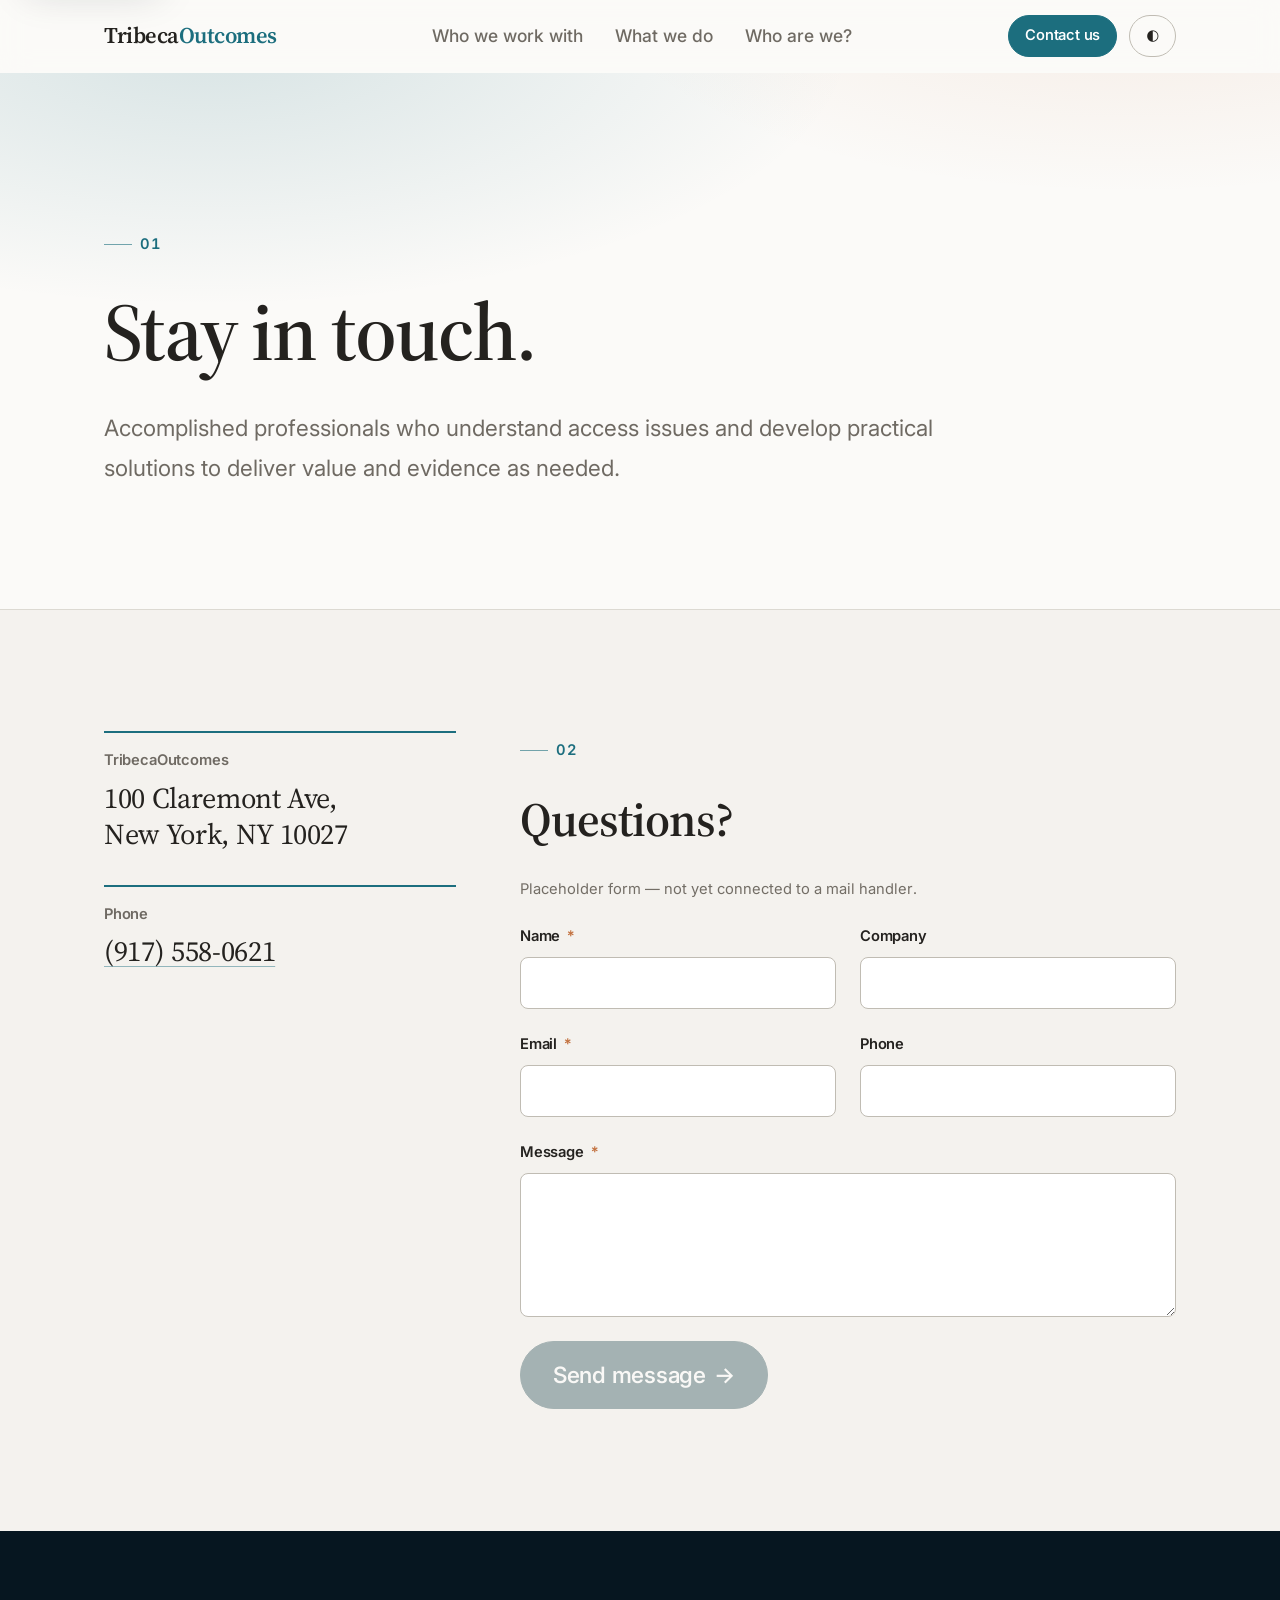
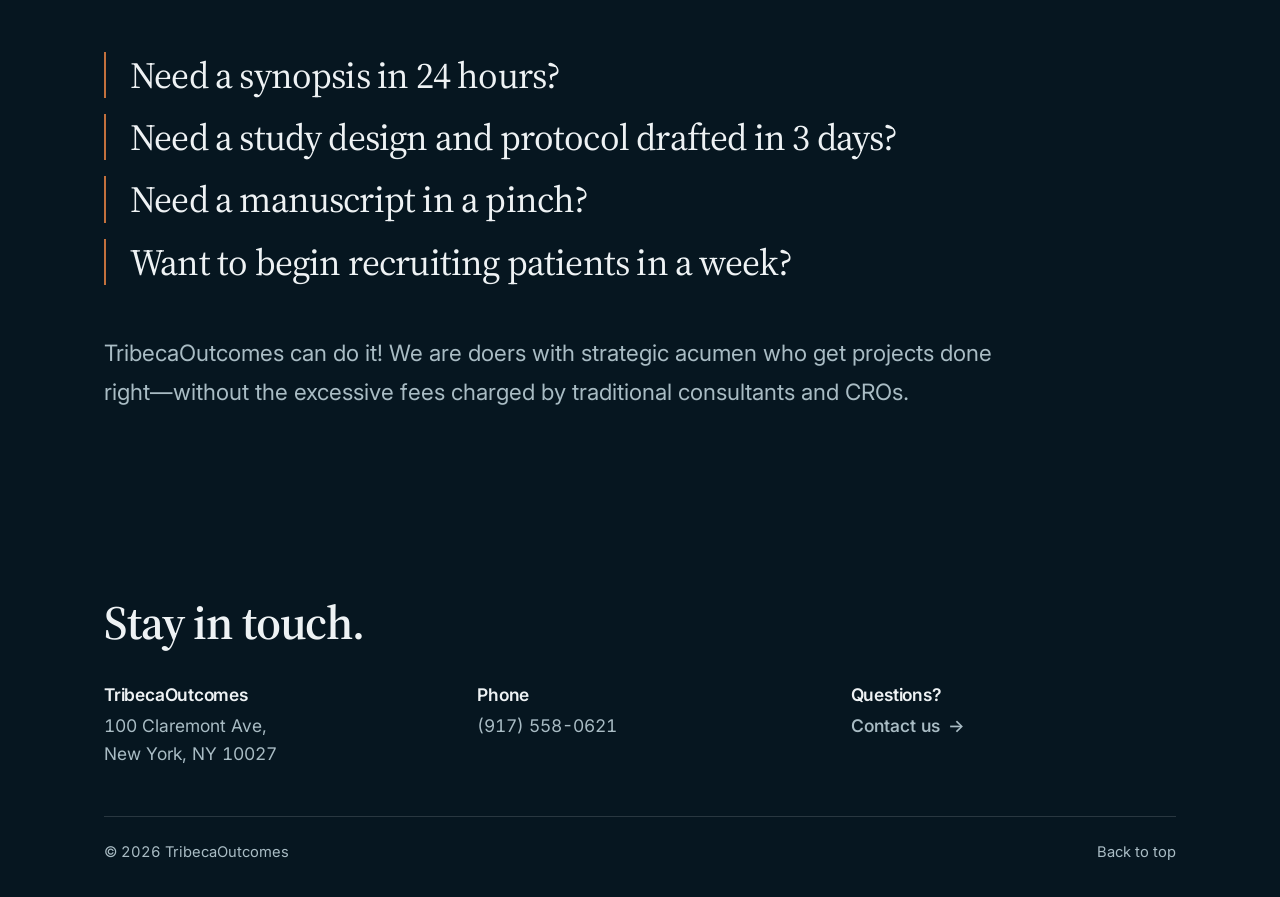
==== contact.html @ 16e82270 "Add the contact page and fix a mobile grid blowout Builds contact.html on the existing design system" ====
<!doctype html>
<html lang="en">
<head>
<meta charset="utf-8">
<meta name="viewport" content="width=device-width, initial-scale=1">
<title>Contact us — TribecaOutcomes</title>
<meta name="description" content="Stay in touch. TribecaOutcomes, 100 Claremont Ave, New York, NY 10027. Phone (917) 558-0621.">
<meta name="theme-color" content="#1c6e7e" media="(prefers-color-scheme: light)">
<meta name="theme-color" content="#0b1419" media="(prefers-color-scheme: dark)">
<link rel="canonical" href="https://www.tribecaoutcomes.com/contact">

<meta property="og:type" content="website">
<meta property="og:title" content="Contact us — TribecaOutcomes">
<meta property="og:description" content="Stay in touch. TribecaOutcomes, 100 Claremont Ave, New York, NY 10027.">
<meta property="og:url" content="https://www.tribecaoutcomes.com/contact">

<script src="assets/js/theme-init.js"></script>
<link rel="preconnect" href="https://fonts.googleapis.com">
<link rel="preconnect" href="https://fonts.gstatic.com" crossorigin>
<link href="https://fonts.googleapis.com/css2?family=Inter:wght@400;500;600&family=Source+Serif+4:opsz,wght@8..60,400;8..60,600&display=swap" rel="stylesheet">
<link rel="stylesheet" href="assets/css/tokens.css">
<link rel="stylesheet" href="assets/css/base.css">
<link rel="stylesheet" href="assets/css/layout.css">
<link rel="stylesheet" href="assets/css/components.css">
</head>
<body>
<a class="skip-link" href="#main">Skip to content</a>

<!-- ============================== HEADER ============================== -->
<header class="site-header" data-header>
  <div class="container site-header__inner">
    <a class="brand" href="index.html">Tribeca<span class="brand__accent">Outcomes</span></a>

    <nav class="nav" aria-label="Primary">
      <a class="nav__link" href="index.html#who-we-work-with">Who we work with</a>
      <a class="nav__link" href="index.html#what-we-do">What we do</a>
      <a class="nav__link" href="index.html#who-are-we">Who are we?</a>
    </nav>

    <div class="cluster">
      <a class="btn btn--sm" href="contact.html">Contact us</a>
      <button class="btn btn--sm btn--secondary" data-theme-toggle type="button" aria-label="Toggle colour theme">
        <span aria-hidden="true">◐</span>
      </button>
      <button class="nav-toggle" data-nav-toggle type="button" aria-expanded="false" aria-controls="mobile-nav">
        <span class="sr-only">Menu</span><span class="nav-toggle__bars" aria-hidden="true"></span>
      </button>
    </div>
  </div>

  <div class="mobile-nav" id="mobile-nav" data-mobile-nav data-open="false">
    <div class="mobile-nav__inner container">
      <a class="mobile-nav__link" href="index.html#who-we-work-with">Who we work with</a>
      <a class="mobile-nav__link" href="index.html#what-we-do">What we do</a>
      <a class="mobile-nav__link" href="index.html#who-are-we">Who are we?</a>
      <a class="mobile-nav__link" href="contact.html">Contact us</a>
    </div>
  </div>
</header>

<main id="main">

  <!-- ============================== HERO ============================== -->
  <section class="hero">
    <div class="container stack stack--lg">
      <p class="eyebrow">01</p>
      <h1 class="hero__title measure">Stay in touch.</h1>
      <p class="lede">Accomplished professionals who understand access issues and develop practical solutions to deliver value and evidence as needed.</p>
    </div>
  </section>

  <!-- ========================= DETAILS + FORM ========================= -->
  <section class="section section--sunk section--ruled" id="details">
    <div class="container">
      <div class="grid grid--split">

        <!-- Every string in this column is from the client's supplied copy. -->
        <div class="sticky-label stack stack--lg">
          <div class="contact-detail">
            <span class="contact-detail__label">TribecaOutcomes</span>
            <address class="contact-detail__value">
              100 Claremont Ave,<br>
              New York, NY 10027
            </address>
          </div>

          <div class="contact-detail">
            <span class="contact-detail__label">Phone</span>
            <p class="contact-detail__value"><a href="tel:+19175580621">(917) 558-0621</a></p>
          </div>
        </div>

        <div class="stack stack--lg">
          <p class="eyebrow">02</p>
          <h2>Questions?</h2>

          <!--
            PLACEHOLDER FORM — not from supplied copy.
            Every label, placeholder and the submit label below was written by
            us because the client's /contact page copy has not been provided.
            Swap each string for the real one when it arrives.

            The form is also not wired to anything yet. Pick one:
              · Netlify  — add  netlify  and  name="contact"  to <form>
              · Formspree — set action="https://formspree.io/f/XXXXXXX"
              · Custom    — set action to your endpoint
            Until then it posts nowhere and the submit button is disabled.
          -->
          <form class="form" action="#" method="POST" novalidate aria-describedby="form-status">
            <p class="field__hint form__full" id="form-status" role="status">
              Placeholder form — not yet connected to a mail handler.
            </p>

            <div class="field">
              <label class="field__label" for="name">Name <span class="req" aria-hidden="true">*</span></label>
              <input class="input" id="name" name="name" type="text" autocomplete="name" required>
            </div>

            <div class="field">
              <label class="field__label" for="company">Company</label>
              <input class="input" id="company" name="company" type="text" autocomplete="organization">
            </div>

            <div class="field">
              <label class="field__label" for="email">Email <span class="req" aria-hidden="true">*</span></label>
              <input class="input" id="email" name="email" type="email" autocomplete="email" required>
            </div>

            <div class="field">
              <label class="field__label" for="phone">Phone</label>
              <input class="input" id="phone" name="phone" type="tel" autocomplete="tel">
            </div>

            <div class="field form__full">
              <label class="field__label" for="message">Message <span class="req" aria-hidden="true">*</span></label>
              <textarea class="textarea" id="message" name="message" required></textarea>
            </div>

            <!-- Spam honeypot; hidden from people, tempting to bots. -->
            <div class="hp" aria-hidden="true">
              <label for="website">Do not fill this in</label>
              <input id="website" name="website" type="text" tabindex="-1" autocomplete="off">
            </div>

            <div class="form__full">
              <button class="btn btn--lg" type="submit" disabled>
                Send message <span class="btn__arrow" aria-hidden="true">→</span>
              </button>
            </div>
          </form>
        </div>

      </div>
    </div>
  </section>

  <!-- ============================= THE ASK ============================= -->
  <section class="section section--inverse" id="need">
    <div class="container stack stack--xl">
      <ul class="question-list" data-reveal data-reveal-group>
        <li>Need a synopsis in 24 hours?</li>
        <li>Need a study design and protocol drafted in 3 days?</li>
        <li>Need a manuscript in a pinch?</li>
        <li>Want to begin recruiting patients in a week?</li>
      </ul>
      <p class="lede">TribecaOutcomes can do it! We are doers with strategic acumen who get projects done right—without the excessive fees charged by traditional consultants and CROs.</p>
    </div>
  </section>

</main>

<!-- ============================== FOOTER ============================== -->
<footer class="site-footer">
  <div class="container stack stack--lg">
    <h2>Stay in touch.</h2>

    <div class="footer__grid">
      <div class="detail">
        <span class="detail__label">TribecaOutcomes</span>
        <address class="detail__value">
          100 Claremont Ave,<br>
          New York, NY 10027
        </address>
      </div>

      <div class="detail">
        <span class="detail__label">Phone</span>
        <p class="detail__value"><a href="tel:+19175580621">(917) 558-0621</a></p>
      </div>

      <div class="detail">
        <span class="detail__label">Questions?</span>
        <p class="detail__value"><a class="link-arrow" href="contact.html">Contact us</a></p>
      </div>
    </div>

    <div class="footer__bottom">
      <span>&copy; <span id="year">2026</span> TribecaOutcomes</span>
      <a href="#main">Back to top</a>
    </div>
  </div>
</footer>

<script>document.getElementById("year").textContent = new Date().getFullYear();</script>
<script src="assets/js/site.js" defer></script>
</body>
</html>
---- assets/css/tokens.css ----
/* ==========================================================================
   Design tokens — the single source of truth for the visual language.
   Change a value here and it propagates across every page.
   ========================================================================== */

:root {
  /* --- Brand ------------------------------------------------------------ */
  --ink-900: #061620;
  --ink-800: #0a1f2c;
  --ink-700: #123a4d;
  --ink-600: #1a5266;
  --ink-500: #1c6e7e;
  --ink-400: #3f909c;
  --ink-300: #6fb3be;
  --ink-200: #a8d2d9;
  --ink-100: #dceef0;
  --ink-050: #eef7f8;

  /* Sparing warm accent — data highlights, pull quotes, one CTA per view. */
  --clay-600: #9e5228;
  --clay-500: #c2703d;
  --clay-400: #dd9161;
  --clay-100: #f6e5d9;

  /* --- Neutrals (warm, so the page reads as paper rather than screen) ---- */
  --paper: #fbfaf8;
  --paper-sunk: #f4f2ee;
  --n-050: #f7f6f3;
  --n-100: #ebe9e4;
  --n-200: #dcd9d2;
  --n-300: #c0bcb3;
  --n-400: #97928a;   /* decorative only — 2.96:1 on paper, never use for text */
  --n-450: #736e66;   /* lightest text that still clears AA on every surface */
  --n-500: #6f6a63;
  --n-600: #524e49;
  --n-700: #3a3733;
  --n-800: #24221f;
  --n-900: #131211;

  /* --- Semantic surface + text (remapped wholesale in dark mode) --------- */
  --bg: var(--paper);
  --bg-sunk: var(--paper-sunk);
  --bg-raised: #ffffff;
  --bg-inverse: var(--ink-900);

  --text: var(--n-800);
  --text-muted: var(--n-500);
  --text-faint: var(--n-450);
  --text-on-inverse: #eef2f4;
  --text-on-inverse-muted: #a9bcc4;

  --accent: var(--ink-500);
  --accent-hover: var(--ink-600);
  --accent-soft: var(--ink-050);
  --highlight: var(--clay-500);

  --line: var(--n-200);
  --line-strong: var(--n-300);
  --line-inverse: rgba(255, 255, 255, 0.14);

  --focus: var(--ink-500);

  /* --- Typography ------------------------------------------------------- */
  --font-display: "Source Serif 4", ui-serif, Georgia, "Times New Roman", serif;
  --font-body: "Inter", ui-sans-serif, system-ui, -apple-system, "Segoe UI", sans-serif;
  --font-mono: ui-monospace, "SF Mono", "Cascadia Mono", Menlo, monospace;

  /* Fluid scale: min at 360px viewport, max at 1280px. */
  --step--1: clamp(0.83rem, 0.80rem + 0.15vw, 0.92rem);
  --step-0:  clamp(1.00rem, 0.96rem + 0.20vw, 1.09rem);
  --step-1:  clamp(1.20rem, 1.12rem + 0.36vw, 1.44rem);
  --step-2:  clamp(1.44rem, 1.30rem + 0.62vw, 1.90rem);
  --step-3:  clamp(1.73rem, 1.50rem + 1.01vw, 2.50rem);
  --step-4:  clamp(2.07rem, 1.71rem + 1.58vw, 3.30rem);
  --step-5:  clamp(2.49rem, 1.93rem + 2.44vw, 4.35rem);
  --step-6:  clamp(2.99rem, 2.14rem + 3.68vw, 5.73rem);

  --leading-tight: 1.08;
  --leading-snug: 1.25;
  --leading-normal: 1.6;
  --leading-loose: 1.75;

  --tracking-tight: -0.022em;
  --tracking-snug: -0.012em;
  --tracking-wide: 0.08em;

  /* Optimal line length for long-form reading. */
  --measure: 64ch;
  --measure-narrow: 46ch;

  /* --- Space (4px base, geometric-ish so rhythm is obvious) -------------- */
  --sp-1: 0.25rem;
  --sp-2: 0.5rem;
  --sp-3: 0.75rem;
  --sp-4: 1rem;
  --sp-5: 1.5rem;
  --sp-6: 2rem;
  --sp-7: 3rem;
  --sp-8: 4rem;
  --sp-9: 6rem;
  --sp-10: 8rem;

  /* Section rhythm scales with the viewport so mobile never feels padded out. */
  --section-y: clamp(3.5rem, 2rem + 7vw, 8rem);
  --gutter: clamp(1rem, 0.4rem + 3vw, 2.5rem);
  --container: 72rem;
  --container-tight: 56rem;

  /* --- Shape ------------------------------------------------------------ */
  --radius-sm: 4px;
  --radius: 8px;
  --radius-lg: 14px;
  --radius-xl: 24px;
  --radius-pill: 999px;

  /* --- Elevation (tinted with the brand hue, never pure black) ---------- */
  --shadow-sm: 0 1px 2px rgba(6, 22, 32, 0.06), 0 1px 1px rgba(6, 22, 32, 0.04);
  --shadow: 0 2px 4px rgba(6, 22, 32, 0.05), 0 6px 16px -6px rgba(6, 22, 32, 0.12);
  --shadow-lg: 0 4px 8px rgba(6, 22, 32, 0.04), 0 18px 40px -12px rgba(6, 22, 32, 0.18);
  --shadow-focus: 0 0 0 3px var(--bg), 0 0 0 5px var(--focus);

  /* --- Motion ----------------------------------------------------------- */
  --ease-out: cubic-bezier(0.22, 1, 0.36, 1);
  --ease-in-out: cubic-bezier(0.65, 0, 0.35, 1);
  --dur-fast: 140ms;
  --dur: 240ms;
  --dur-slow: 520ms;
}

/* --- Dark mode: opt-out-able via [data-theme="light"] on :root ----------- */
@media (prefers-color-scheme: dark) {
  :root:not([data-theme="light"]) {
    --bg: #0b1419;
    --bg-sunk: #081015;
    --bg-raised: #111e25;
    --bg-inverse: #050d11;

    --text: #e7edef;
    --text-muted: #a2b1b7;
    --text-faint: #7d8c92;
    --text-on-inverse: #e7edef;
    --text-on-inverse-muted: #9aabb2;

    --accent: var(--ink-300);
    --accent-hover: var(--ink-200);
    --accent-soft: rgba(111, 179, 190, 0.12);
    --highlight: var(--clay-400);

    --line: rgba(255, 255, 255, 0.10);
    --line-strong: rgba(255, 255, 255, 0.20);
    --line-inverse: rgba(255, 255, 255, 0.12);

    --focus: var(--ink-300);

    --shadow-sm: 0 1px 2px rgba(0, 0, 0, 0.5);
    --shadow: 0 2px 4px rgba(0, 0, 0, 0.4), 0 6px 16px -6px rgba(0, 0, 0, 0.6);
    --shadow-lg: 0 4px 8px rgba(0, 0, 0, 0.4), 0 18px 40px -12px rgba(0, 0, 0, 0.7);
  }
}

/* --- Explicit dark, for a manual theme toggle ---------------------------- */
:root[data-theme="dark"] {
  --bg: #0b1419;
  --bg-sunk: #081015;
  --bg-raised: #111e25;
  --bg-inverse: #050d11;

  --text: #e7edef;
  --text-muted: #a2b1b7;
  --text-faint: #7d8c92;
  --text-on-inverse: #e7edef;
  --text-on-inverse-muted: #9aabb2;

  --accent: var(--ink-300);
  --accent-hover: var(--ink-200);
  --accent-soft: rgba(111, 179, 190, 0.12);
  --highlight: var(--clay-400);

  --line: rgba(255, 255, 255, 0.10);
  --line-strong: rgba(255, 255, 255, 0.20);
  --line-inverse: rgba(255, 255, 255, 0.12);

  --focus: var(--ink-300);

  --shadow-sm: 0 1px 2px rgba(0, 0, 0, 0.5);
  --shadow: 0 2px 4px rgba(0, 0, 0, 0.4), 0 6px 16px -6px rgba(0, 0, 0, 0.6);
  --shadow-lg: 0 4px 8px rgba(0, 0, 0, 0.4), 0 18px 40px -12px rgba(0, 0, 0, 0.7);
}
---- assets/css/base.css ----
/* ==========================================================================
   Reset + base typography. Everything here is content-agnostic.
   ========================================================================== */

*, *::before, *::after { box-sizing: border-box; }

* { margin: 0; }

html {
  -webkit-text-size-adjust: 100%;
  scroll-behavior: smooth;
  scroll-padding-top: 6rem; /* clears the sticky header on anchor jumps */
}

@media (prefers-reduced-motion: reduce) {
  html { scroll-behavior: auto; }
  *, *::before, *::after {
    animation-duration: 0.01ms !important;
    animation-iteration-count: 1 !important;
    transition-duration: 0.01ms !important;
  }
}

body {
  background: var(--bg);
  color: var(--text);
  font-family: var(--font-body);
  font-size: var(--step-0);
  line-height: var(--leading-normal);
  font-synthesis-weight: none;
  -webkit-font-smoothing: antialiased;
  text-rendering: optimizeLegibility;
  font-variant-numeric: tabular-nums;
  min-height: 100svh;
  overflow-x: hidden; /* belt-and-braces against a stray wide child */
}

img, svg, video, canvas, picture {
  display: block;
  max-width: 100%;
  height: auto;
}

input, button, textarea, select { font: inherit; color: inherit; }

p, li { text-wrap: pretty; }

/* --- Headings ----------------------------------------------------------- */
h1, h2, h3, h4, h5, h6 {
  font-family: var(--font-display);
  font-weight: 600;
  line-height: var(--leading-tight);
  letter-spacing: var(--tracking-tight);
  color: var(--text);
  text-wrap: balance;
}

h1 { font-size: var(--step-5); }
h2 { font-size: var(--step-4); }
h3 { font-size: var(--step-3); line-height: var(--leading-snug); }
h4 { font-size: var(--step-2); line-height: var(--leading-snug); letter-spacing: var(--tracking-snug); }
h5 { font-size: var(--step-1); line-height: var(--leading-snug); letter-spacing: var(--tracking-snug); }
h6 { font-size: var(--step-0); letter-spacing: var(--tracking-snug); }

/* --- Links -------------------------------------------------------------- */
a {
  color: var(--accent);
  text-decoration-line: underline;
  text-decoration-thickness: 1px;
  text-underline-offset: 0.18em;
  text-decoration-color: color-mix(in oklab, var(--accent) 38%, transparent);
  transition: color var(--dur-fast) var(--ease-out),
              text-decoration-color var(--dur-fast) var(--ease-out);
}
a:hover {
  color: var(--accent-hover);
  text-decoration-color: currentColor;
}

/* --- Focus: visible, branded, never removed ----------------------------- */
:focus-visible {
  outline: 2px solid var(--focus);
  outline-offset: 3px;
  border-radius: var(--radius-sm);
}
:focus:not(:focus-visible) { outline: none; }

::selection {
  background: color-mix(in oklab, var(--accent) 24%, transparent);
  color: var(--text);
}

hr {
  border: 0;
  border-top: 1px solid var(--line);
  margin-block: var(--sp-7);
}

blockquote {
  margin: 0;
  padding-left: var(--sp-5);
  border-left: 2px solid var(--highlight);
}

code, kbd, samp, pre { font-family: var(--font-mono); font-size: 0.9em; }

/* --- Skip link ---------------------------------------------------------- */
.skip-link {
  position: absolute;
  left: var(--sp-4);
  top: var(--sp-4);
  z-index: 200;
  padding: var(--sp-3) var(--sp-4);
  background: var(--bg-raised);
  color: var(--text);
  border-radius: var(--radius);
  box-shadow: var(--shadow-lg);
  text-decoration: none;
  transform: translateY(-160%);
  transition: transform var(--dur) var(--ease-out);
}
.skip-link:focus-visible { transform: translateY(0); }

/* --- Screen-reader-only ------------------------------------------------- */
.sr-only {
  position: absolute;
  width: 1px; height: 1px;
  padding: 0; margin: -1px;
  overflow: hidden;
  clip-path: inset(50%);
  white-space: nowrap;
  border: 0;
}
---- assets/css/layout.css ----
/* ==========================================================================
   Layout primitives — containers, sections, grids, stacks.
   ========================================================================== */

.container {
  width: 100%;
  max-width: var(--container);
  margin-inline: auto;
  padding-inline: var(--gutter);
}
.container--tight { max-width: var(--container-tight); }
.container--wide  { max-width: 84rem; }

/* Vertical rhythm. Every band of the page is a .section. */
.section { padding-block: var(--section-y); }
.section--sm { padding-block: calc(var(--section-y) * 0.6); }
.section--lg { padding-block: calc(var(--section-y) * 1.35); }
.section--sunk { background: var(--bg-sunk); }
.section--inverse {
  background: var(--bg-inverse);
  color: var(--text-on-inverse);
}
.section--inverse h1, .section--inverse h2,
.section--inverse h3, .section--inverse h4 { color: var(--text-on-inverse); }
.section--inverse .lede,
.section--inverse .text-muted { color: var(--text-on-inverse-muted); }
.section--inverse a { color: var(--ink-200); }
.section--inverse hr { border-color: var(--line-inverse); }

/* Hairline between adjacent same-colour sections, so bands stay legible. */
.section--ruled { border-top: 1px solid var(--line); }

/* --- Stack: uniform vertical spacing between siblings ------------------- */
.stack > * + * { margin-top: var(--flow, var(--sp-4)); }
.stack--sm { --flow: var(--sp-3); }
.stack--lg { --flow: var(--sp-6); }
.stack--xl { --flow: var(--sp-7); }

/* --- Grid --------------------------------------------------------------- */
.grid {
  display: grid;
  gap: var(--grid-gap, var(--sp-6));
}
.grid--2 { grid-template-columns: repeat(auto-fit, minmax(min(100%, 20rem), 1fr)); }
.grid--3 { grid-template-columns: repeat(auto-fit, minmax(min(100%, 16rem), 1fr)); }
.grid--4 { grid-template-columns: repeat(auto-fit, minmax(min(100%, 13rem), 1fr)); }

/* Asymmetric editorial split: sticky label column + content column. */
/* minmax(0, …) rather than a bare 1fr: a bare 1fr is minmax(auto, 1fr), so a
   wide-min-content child (a nested grid, a long unbroken string) can force the
   track past the viewport instead of shrinking. */
.grid--split {
  grid-template-columns: minmax(0, 1fr);
  gap: var(--sp-6);
}
@media (min-width: 60rem) {
  .grid--split {
    grid-template-columns: minmax(14rem, 22rem) minmax(0, 1fr);
    gap: var(--sp-8);
  }
  .grid--split > .sticky-label { position: sticky; top: 7rem; align-self: start; }
}

.cluster {
  display: flex;
  flex-wrap: wrap;
  gap: var(--sp-3);
  align-items: center;
}
.cluster--between { justify-content: space-between; }

/* --- Measure + alignment helpers ---------------------------------------- */
.measure { max-width: var(--measure); }
.measure--narrow { max-width: var(--measure-narrow); }
.center { margin-inline: auto; }
.text-center { text-align: center; }
.text-muted { color: var(--text-muted); }
---- assets/css/components.css ----
/* ==========================================================================
   Components. Each one is content-agnostic: drop any copy in, it holds up.
   ========================================================================== */

/* --- Eyebrow: small caps label above a heading -------------------------- */
.eyebrow {
  display: inline-flex;
  align-items: center;
  gap: var(--sp-2);
  font-family: var(--font-body);
  font-size: var(--step--1);
  font-weight: 600;
  letter-spacing: var(--tracking-wide);
  text-transform: uppercase;
  color: var(--accent);
}
.eyebrow::before {
  content: "";
  width: 1.75rem;
  height: 1px;
  background: currentColor;
  opacity: 0.6;
}
.eyebrow--bare::before { display: none; }

/* --- Lede: the oversized intro paragraph under an h1/h2 ----------------- */
.lede {
  font-size: var(--step-1);
  line-height: var(--leading-loose);
  color: var(--text-muted);
  max-width: var(--measure);
  text-wrap: pretty;
}

/* --- Buttons ------------------------------------------------------------ */
.btn {
  --btn-bg: var(--accent);
  --btn-fg: #fff;
  --btn-border: var(--accent);
  display: inline-flex;
  align-items: center;
  justify-content: center;
  gap: var(--sp-2);
  padding: 0.75rem 1.5rem;
  min-height: 2.875rem; /* comfortable 46px touch target */
  border: 1px solid var(--btn-border);
  border-radius: var(--radius-pill);
  background: var(--btn-bg);
  color: var(--btn-fg);
  font-size: var(--step-0);
  font-weight: 550;
  letter-spacing: var(--tracking-snug);
  text-decoration: none;
  cursor: pointer;
  white-space: nowrap;
  transition: transform var(--dur-fast) var(--ease-out),
              background-color var(--dur-fast) var(--ease-out),
              border-color var(--dur-fast) var(--ease-out),
              box-shadow var(--dur-fast) var(--ease-out);
}
.btn:hover {
  --btn-bg: var(--accent-hover);
  --btn-border: var(--accent-hover);
  color: var(--btn-fg);
  transform: translateY(-1px);
  box-shadow: var(--shadow);
}
.btn:active { transform: translateY(0); box-shadow: var(--shadow-sm); }

.btn[disabled], .btn[aria-disabled="true"] {
  opacity: 0.45;
  cursor: not-allowed;
  filter: grayscale(0.6);
}
.btn[disabled]:hover, .btn[aria-disabled="true"]:hover {
  transform: none;
  box-shadow: none;
}

.btn--secondary {
  --btn-bg: transparent;
  --btn-fg: var(--text);
  --btn-border: var(--line-strong);
}
.btn--secondary:hover {
  --btn-bg: var(--accent-soft);
  --btn-fg: var(--accent-hover);
  --btn-border: var(--accent);
}

.btn--ghost {
  --btn-bg: transparent;
  --btn-fg: var(--accent);
  --btn-border: transparent;
  padding-inline: var(--sp-3);
}
.btn--ghost:hover { --btn-bg: var(--accent-soft); box-shadow: none; }

.btn--on-dark {
  --btn-bg: #fff;
  --btn-fg: var(--ink-900);
  --btn-border: #fff;
}
.btn--on-dark:hover { --btn-bg: var(--ink-100); --btn-border: var(--ink-100); }

.btn--lg { padding: 0.95rem 2rem; font-size: var(--step-1); min-height: 3.25rem; }
.btn--sm { padding: 0.5rem 1rem; font-size: var(--step--1); min-height: 2.25rem; }

/* Arrow that eases forward on hover — the one flourish on a CTA. */
.btn__arrow { transition: transform var(--dur) var(--ease-out); }
.btn:hover .btn__arrow { transform: translateX(3px); }

/* --- Inline "read more" link with a moving rule ------------------------- */
.link-arrow {
  display: inline-flex;
  align-items: center;
  gap: var(--sp-2);
  font-weight: 550;
  text-decoration: none;
}
.link-arrow::after {
  content: "\2192";
  transition: transform var(--dur) var(--ease-out);
}
.link-arrow:hover::after { transform: translateX(4px); }

/* --- Header / navigation ------------------------------------------------ */
.site-header {
  position: sticky;
  top: 0;
  z-index: 100;
  background: color-mix(in oklab, var(--bg) 82%, transparent);
  backdrop-filter: saturate(1.6) blur(14px);
  -webkit-backdrop-filter: saturate(1.6) blur(14px);
  border-bottom: 1px solid transparent;
  transition: border-color var(--dur) var(--ease-out),
              box-shadow var(--dur) var(--ease-out);
}
/* .is-stuck is toggled by nav.js once the page scrolls past the hero. */
.site-header.is-stuck {
  border-bottom-color: var(--line);
  box-shadow: var(--shadow-sm);
}
.site-header__inner {
  display: flex;
  align-items: center;
  justify-content: space-between;
  gap: var(--sp-5);
  min-height: 4.5rem;
}

.brand {
  /* Deliberately NOT flex: flex items would split "TribecaOutcomes" into two
     words, both visually and for innerText / copy-paste. */
  display: inline-block;
  font-family: var(--font-display);
  font-size: var(--step-1);
  font-weight: 600;
  letter-spacing: var(--tracking-tight);
  color: var(--text);
  text-decoration: none;
}
.brand__accent { color: var(--accent); }

.nav { display: none; }
@media (min-width: 56rem) {
  .nav { display: flex; align-items: center; gap: var(--sp-2); }
}
.nav__link {
  position: relative;
  padding: var(--sp-2) var(--sp-3);
  border-radius: var(--radius);
  color: var(--text-muted);
  font-size: var(--step-0);
  font-weight: 500;
  text-decoration: none;
  transition: color var(--dur-fast) var(--ease-out);
}
.nav__link:hover { color: var(--text); }
/* Underline grows from the centre rather than snapping in. */
.nav__link::after {
  content: "";
  position: absolute;
  left: var(--sp-3); right: var(--sp-3);
  bottom: 0.3rem;
  height: 1.5px;
  background: var(--accent);
  border-radius: 2px;
  transform: scaleX(0);
  transition: transform var(--dur) var(--ease-out);
}
.nav__link:hover::after,
.nav__link[aria-current="page"]::after { transform: scaleX(1); }
.nav__link[aria-current="page"] { color: var(--text); }

/* --- Mobile menu -------------------------------------------------------- */
.nav-toggle {
  display: inline-flex;
  align-items: center;
  justify-content: center;
  width: 2.75rem; height: 2.75rem;
  border: 1px solid var(--line);
  border-radius: var(--radius);
  background: transparent;
  cursor: pointer;
}
@media (min-width: 56rem) { .nav-toggle { display: none; } }

.nav-toggle__bars, .nav-toggle__bars::before, .nav-toggle__bars::after {
  content: "";
  display: block;
  width: 1.125rem; height: 1.5px;
  background: var(--text);
  border-radius: 2px;
  transition: transform var(--dur) var(--ease-out),
              opacity var(--dur-fast) var(--ease-out);
}
.nav-toggle__bars { position: relative; }
.nav-toggle__bars::before { position: absolute; top: -5px; }
.nav-toggle__bars::after  { position: absolute; top: 5px; }
.nav-toggle[aria-expanded="true"] .nav-toggle__bars { background: transparent; }
.nav-toggle[aria-expanded="true"] .nav-toggle__bars::before { top: 0; transform: rotate(45deg); }
.nav-toggle[aria-expanded="true"] .nav-toggle__bars::after  { top: 0; transform: rotate(-45deg); }

.mobile-nav {
  display: grid;
  grid-template-rows: 0fr;
  border-top: 1px solid transparent;
  transition: grid-template-rows var(--dur) var(--ease-out),
              border-color var(--dur) var(--ease-out);
}
.mobile-nav[data-open="true"] {
  grid-template-rows: 1fr;
  border-top-color: var(--line);
}
.mobile-nav__inner { overflow: hidden; }
@media (min-width: 56rem) { .mobile-nav { display: none; } }

.mobile-nav__link {
  display: block;
  padding: var(--sp-4) 0;
  border-bottom: 1px solid var(--line);
  color: var(--text);
  font-size: var(--step-1);
  font-family: var(--font-display);
  text-decoration: none;
}
.mobile-nav__link:last-of-type { border-bottom: 0; }

/* --- Hero --------------------------------------------------------------- */
.hero {
  position: relative;
  padding-block: clamp(4rem, 2rem + 10vw, 9.5rem) var(--section-y);
  overflow: hidden;
  isolation: isolate;
}
/* Soft brand-tinted wash behind the hero — depth without a stock photo. */
.hero::before {
  content: "";
  position: absolute;
  inset: -30% -10% auto -10%;
  height: 130%;
  z-index: -1;
  background:
    radial-gradient(60% 55% at 22% 18%, color-mix(in oklab, var(--accent) 16%, transparent), transparent 70%),
    radial-gradient(50% 45% at 82% 8%,  color-mix(in oklab, var(--highlight) 11%, transparent), transparent 72%);
  pointer-events: none;
}
.hero__title { font-size: var(--step-6); }
.hero__actions { margin-top: var(--sp-6); }

/* --- Card --------------------------------------------------------------- */
.card {
  display: flex;
  flex-direction: column;
  gap: var(--sp-3);
  padding: var(--sp-6);
  background: var(--bg-raised);
  border: 1px solid var(--line);
  border-radius: var(--radius-lg);
  box-shadow: var(--shadow-sm);
  transition: transform var(--dur) var(--ease-out),
              box-shadow var(--dur) var(--ease-out),
              border-color var(--dur) var(--ease-out);
}
.card--interactive:hover {
  transform: translateY(-3px);
  box-shadow: var(--shadow-lg);
  border-color: color-mix(in oklab, var(--accent) 40%, var(--line));
}
.card__title { font-size: var(--step-2); }
.card__body { color: var(--text-muted); }
.card__foot { margin-top: auto; padding-top: var(--sp-4); }

/* Numbered card, for process / method steps. */
.card--numbered { counter-increment: step; position: relative; }
.card--numbered::before {
  content: counter(step, decimal-leading-zero);
  font-family: var(--font-display);
  font-size: var(--step-2);
  font-weight: 600;
  color: var(--accent);
  opacity: 0.65;
}
.steps { counter-reset: step; }

/* Flat card for dense lists — no shadow, just a rule. */
.card--flat {
  background: transparent;
  border: 0;
  border-top: 1px solid var(--line);
  border-radius: 0;
  box-shadow: none;
  padding-inline: 0;
}

/* --- Stat ---------------------------------------------------------------- */
.stat { display: flex; flex-direction: column; gap: var(--sp-1); }
.stat__value {
  font-family: var(--font-display);
  font-size: var(--step-5);
  font-weight: 600;
  line-height: 1;
  letter-spacing: var(--tracking-tight);
  color: var(--text);
  font-variant-numeric: tabular-nums lining-nums;
}
.stat__label {
  font-size: var(--step--1);
  font-weight: 550;
  letter-spacing: var(--tracking-wide);
  text-transform: uppercase;
  color: var(--text-muted);
}
.stat-row {
  display: grid;
  grid-template-columns: repeat(auto-fit, minmax(min(100%, 11rem), 1fr));
  gap: var(--sp-6);
}
/* Hairline dividers between stats on wide screens only. */
@media (min-width: 48rem) {
  .stat-row--ruled .stat + .stat {
    border-left: 1px solid var(--line);
    padding-left: var(--sp-6);
  }
  .section--inverse .stat-row--ruled .stat + .stat { border-left-color: var(--line-inverse); }
}
.section--inverse .stat__value { color: var(--text-on-inverse); }
.section--inverse .stat__label { color: var(--text-on-inverse-muted); }

/* --- Pill / tag ---------------------------------------------------------- */
.pill {
  display: inline-flex;
  align-items: center;
  gap: var(--sp-2);
  padding: 0.3rem 0.75rem;
  border: 1px solid var(--line);
  border-radius: var(--radius-pill);
  background: var(--bg-raised);
  font-size: var(--step--1);
  font-weight: 500;
  color: var(--text-muted);
}
.pill--accent {
  background: var(--accent-soft);
  border-color: color-mix(in oklab, var(--accent) 30%, transparent);
  color: var(--accent);
}

/* --- Pull quote ---------------------------------------------------------- */
.quote {
  font-family: var(--font-display);
  font-size: var(--step-3);
  line-height: var(--leading-snug);
  letter-spacing: var(--tracking-snug);
  text-wrap: balance;
}
.quote__cite {
  display: block;
  margin-top: var(--sp-4);
  font-family: var(--font-body);
  font-size: var(--step--1);
  font-style: normal;
  letter-spacing: var(--tracking-wide);
  text-transform: uppercase;
  color: var(--text-muted);
}

/* --- Media / figure ------------------------------------------------------ */
.figure { margin: 0; }
.figure__media {
  border-radius: var(--radius-lg);
  overflow: hidden;
  background: var(--bg-sunk);
  box-shadow: var(--shadow);
}
.figure__media img { width: 100%; object-fit: cover; aspect-ratio: 4 / 3; }
.figure__caption {
  margin-top: var(--sp-3);
  font-size: var(--step--1);
  color: var(--text-faint);
}

/* --- Forms --------------------------------------------------------------- */
.field { display: flex; flex-direction: column; gap: var(--sp-2); }
.field__label {
  font-size: var(--step--1);
  font-weight: 600;
  letter-spacing: var(--tracking-snug);
  color: var(--text);
}
.field__hint { font-size: var(--step--1); color: var(--text-faint); }

.input, .textarea, .select {
  width: 100%;
  padding: 0.7rem 0.9rem;
  background: var(--bg-raised);
  border: 1px solid var(--line-strong);
  border-radius: var(--radius);
  color: var(--text);
  transition: border-color var(--dur-fast) var(--ease-out),
              box-shadow var(--dur-fast) var(--ease-out);
}
.input::placeholder, .textarea::placeholder { color: var(--text-faint); }
.input:focus, .textarea:focus, .select:focus {
  outline: none;
  border-color: var(--accent);
  box-shadow: 0 0 0 3px color-mix(in oklab, var(--accent) 18%, transparent);
}
.textarea { min-height: 9rem; resize: vertical; }

/* --- Footer -------------------------------------------------------------- */
.site-footer {
  background: var(--bg-inverse);
  color: var(--text-on-inverse-muted);
  padding-block: var(--sp-8) var(--sp-6);
}
.site-footer h2, .site-footer h3, .site-footer .brand { color: var(--text-on-inverse); }
.site-footer a {
  color: var(--text-on-inverse-muted);
  text-decoration: none;
}
.site-footer a:hover { color: var(--text-on-inverse); text-decoration: underline; }

.footer__grid {
  display: grid;
  grid-template-columns: repeat(auto-fit, minmax(min(100%, 12rem), 1fr));
  gap: var(--sp-7);
}
.footer__heading {
  font-family: var(--font-body);
  font-size: var(--step--1);
  font-weight: 600;
  letter-spacing: var(--tracking-wide);
  text-transform: uppercase;
  color: var(--text-on-inverse);
  margin-bottom: var(--sp-3);
}
.footer__list { list-style: none; padding: 0; margin: 0; }
.footer__list li + li { margin-top: var(--sp-2); }
.footer__bottom {
  margin-top: var(--sp-7);
  padding-top: var(--sp-5);
  border-top: 1px solid var(--line-inverse);
  display: flex;
  flex-wrap: wrap;
  gap: var(--sp-4);
  justify-content: space-between;
  font-size: var(--step--1);
}

/* --- Scroll reveal (progressive enhancement; see reveal.js) -------------- */
/* Scoped to .js, which reveal.js sets on <html> before paint. If scripting is
   off or the bundle fails to load, the class is never added and every element
   renders at full opacity — content is never hidden behind JS. */
@media (prefers-reduced-motion: no-preference) {
  .js [data-reveal] {
    opacity: 0;
    transform: translateY(14px);
    transition: opacity var(--dur-slow) var(--ease-out),
                transform var(--dur-slow) var(--ease-out);
  }
  .js [data-reveal].is-visible { opacity: 1; transform: none; }
  /* Stagger children of a revealed group. */
  .js [data-reveal-group] > * { transition-delay: calc(var(--i, 0) * 70ms); }
}

/* --- Lead list: the oversized, ruled service list in the hero ------------ */
.list-lead {
  list-style: none;
  margin: 0;
  padding: 0;
  max-width: var(--measure);
}
.list-lead li {
  display: flex;
  align-items: baseline;
  gap: var(--sp-4);
  padding-block: var(--sp-4);
  border-top: 1px solid var(--line);
  font-family: var(--font-display);
  font-size: var(--step-2);
  line-height: var(--leading-snug);
  letter-spacing: var(--tracking-snug);
  color: var(--text);
}
.list-lead li:last-child { border-bottom: 1px solid var(--line); }
.list-lead li::before {
  content: counter(lead, decimal-leading-zero);
  counter-increment: lead;
  flex: none;
  font-family: var(--font-body);
  font-size: var(--step--1);
  font-weight: 600;
  letter-spacing: var(--tracking-wide);
  color: var(--accent);
}
.list-lead { counter-reset: lead; }

/* --- Plain ruled list: dense capability lists inside cards --------------- */
.list-rule {
  list-style: none;
  margin: 0;
  padding: 0;
}
.list-rule li {
  padding-block: var(--sp-3);
  border-top: 1px solid var(--line);
  color: var(--text-muted);
  text-wrap: pretty;
}
.list-rule li:first-child { border-top: 0; padding-top: 0; }
.section--inverse .list-rule li { border-color: var(--line-inverse); color: var(--text-on-inverse-muted); }

/* --- Check list: the "why work with us" reasons -------------------------- */
.list-check {
  list-style: none;
  margin: 0;
  padding: 0;
  display: grid;
  gap: var(--sp-5);
}
.list-check li {
  display: grid;
  grid-template-columns: 1.5rem 1fr;
  gap: var(--sp-4);
  align-items: start;
  max-width: var(--measure);
  text-wrap: pretty;
}
.list-check li::before {
  content: "";
  width: 1.5rem;
  height: 1.5rem;
  margin-top: 0.15em;
  border-radius: var(--radius-pill);
  background: var(--accent-soft) center / 0.85rem no-repeat;
  border: 1px solid color-mix(in oklab, var(--accent) 35%, transparent);
  /* Inline tick, so there is no icon request and nothing to 404. */
  background-image: url("data:image/svg+xml,%3Csvg xmlns='http://www.w3.org/2000/svg' viewBox='0 0 16 16' fill='none' stroke='%231c6e7e' stroke-width='2.4' stroke-linecap='round' stroke-linejoin='round'%3E%3Cpath d='M2.5 8.5l3.5 3.5 7.5-8'/%3E%3C/svg%3E");
}

/* --- Question stack: the four "Need …?" lines --------------------------- */
.question-list {
  list-style: none;
  margin: 0;
  padding: 0;
  display: grid;
  gap: var(--sp-4);
}
.question-list li {
  font-family: var(--font-display);
  font-size: var(--step-3);
  line-height: var(--leading-snug);
  letter-spacing: var(--tracking-tight);
  text-wrap: balance;
  padding-left: var(--sp-5);
  border-left: 2px solid var(--highlight);
}

/* --- Team ---------------------------------------------------------------- */
.team-grid {
  display: grid;
  grid-template-columns: repeat(auto-fit, minmax(min(100%, 13rem), 1fr));
  gap: var(--sp-6);
}
.team-card { display: flex; flex-direction: column; gap: var(--sp-4); }
/* Monogram stands in until real portraits are supplied; swap .team-card__avatar
   for an <img> with the same class and nothing else changes. */
.team-card__avatar {
  display: grid;
  place-items: center;
  aspect-ratio: 1;
  width: 100%;
  max-width: 9rem;
  border-radius: var(--radius-pill);
  background:
    radial-gradient(120% 120% at 30% 20%, color-mix(in oklab, var(--accent) 22%, transparent), transparent 70%),
    var(--bg-sunk);
  border: 1px solid var(--line);
  font-family: var(--font-display);
  font-size: var(--step-3);
  font-weight: 600;
  letter-spacing: 0.02em;
  color: var(--accent);
  object-fit: cover;
}
.team-card__name { font-size: var(--step-1); }
/* No text-transform here: these are supplied copy, and uppercasing them would
   change how the words actually render. Weight and colour carry the hierarchy. */
.team-card__role {
  font-size: var(--step-0);
  font-weight: 500;
  letter-spacing: var(--tracking-snug);
  color: var(--text-muted);
  text-wrap: pretty;
}

/* --- Contact detail block ------------------------------------------------ */
.detail { display: flex; flex-direction: column; gap: var(--sp-1); }
/* Not uppercased: one of these labels is the brand name itself. */
.detail__label {
  font-size: var(--step-0);
  font-weight: 600;
  letter-spacing: var(--tracking-snug);
  color: var(--text-on-inverse);
}
.detail__value { font-style: normal; line-height: var(--leading-normal); }

/* --- Form layout --------------------------------------------------------- */
.form {
  display: grid;
  gap: var(--sp-5);
  grid-template-columns: repeat(auto-fit, minmax(min(100%, 15rem), 1fr));
  max-width: 44rem;
}
.form__full { grid-column: 1 / -1; }

.field__label .req {
  color: var(--highlight);
  margin-left: 0.15em;
}

/* Honeypot: a real person never sees or tabs into this. */
.hp {
  position: absolute;
  left: -9999px;
  width: 1px;
  height: 1px;
  overflow: hidden;
}

/* --- Contact detail card ------------------------------------------------- */
.contact-detail {
  display: flex;
  flex-direction: column;
  gap: var(--sp-2);
  padding-top: var(--sp-4);
  border-top: 2px solid var(--accent);
}
/* Not uppercased: one of these labels is the brand name, and uppercasing it
   would change how the supplied word actually renders. Same reason as
   .detail__label and .team-card__role. */
.contact-detail__label {
  font-size: var(--step--1);
  font-weight: 600;
  letter-spacing: var(--tracking-snug);
  color: var(--text-muted);
}
.contact-detail__value {
  font-family: var(--font-display);
  font-size: var(--step-2);
  font-style: normal;
  line-height: var(--leading-snug);
  letter-spacing: var(--tracking-snug);
  color: var(--text);
}
.contact-detail__value a { color: inherit; text-decoration-color: color-mix(in oklab, var(--accent) 45%, transparent); }
.contact-detail__value a:hover { color: var(--accent); }
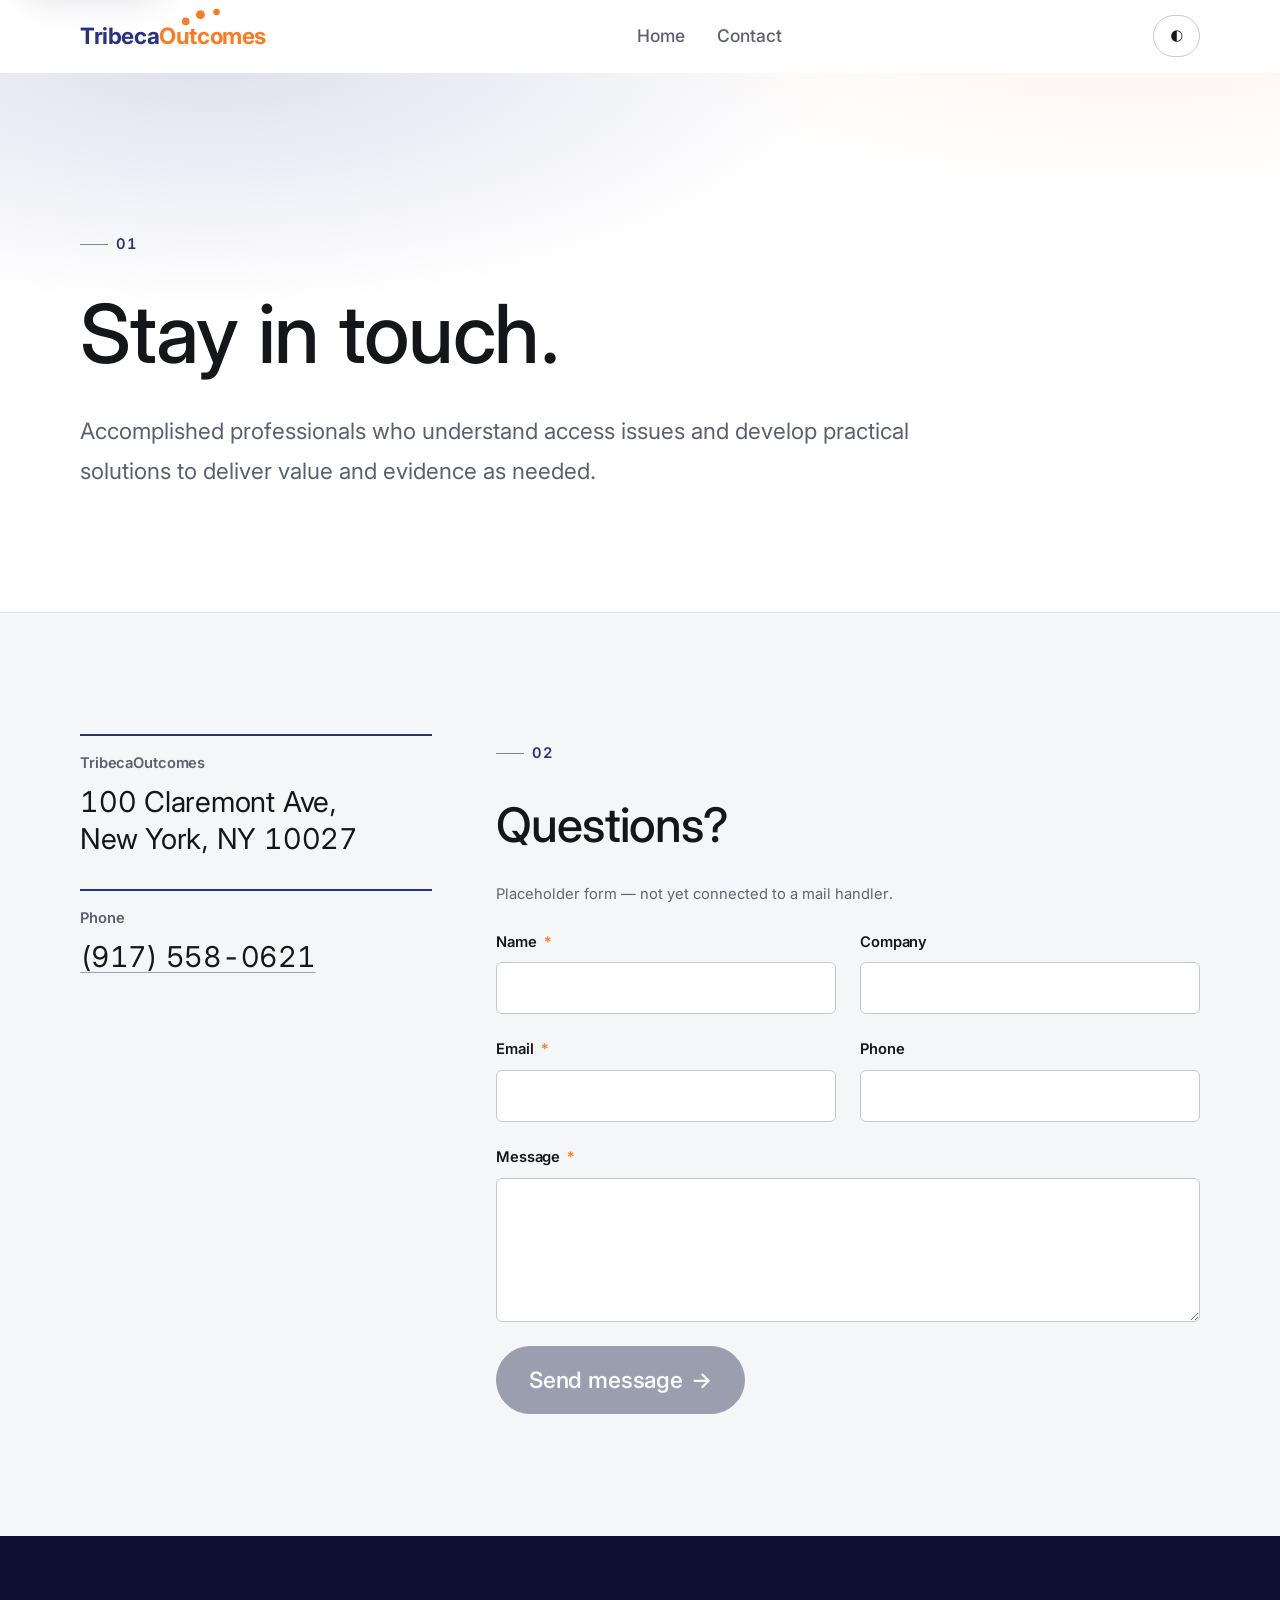
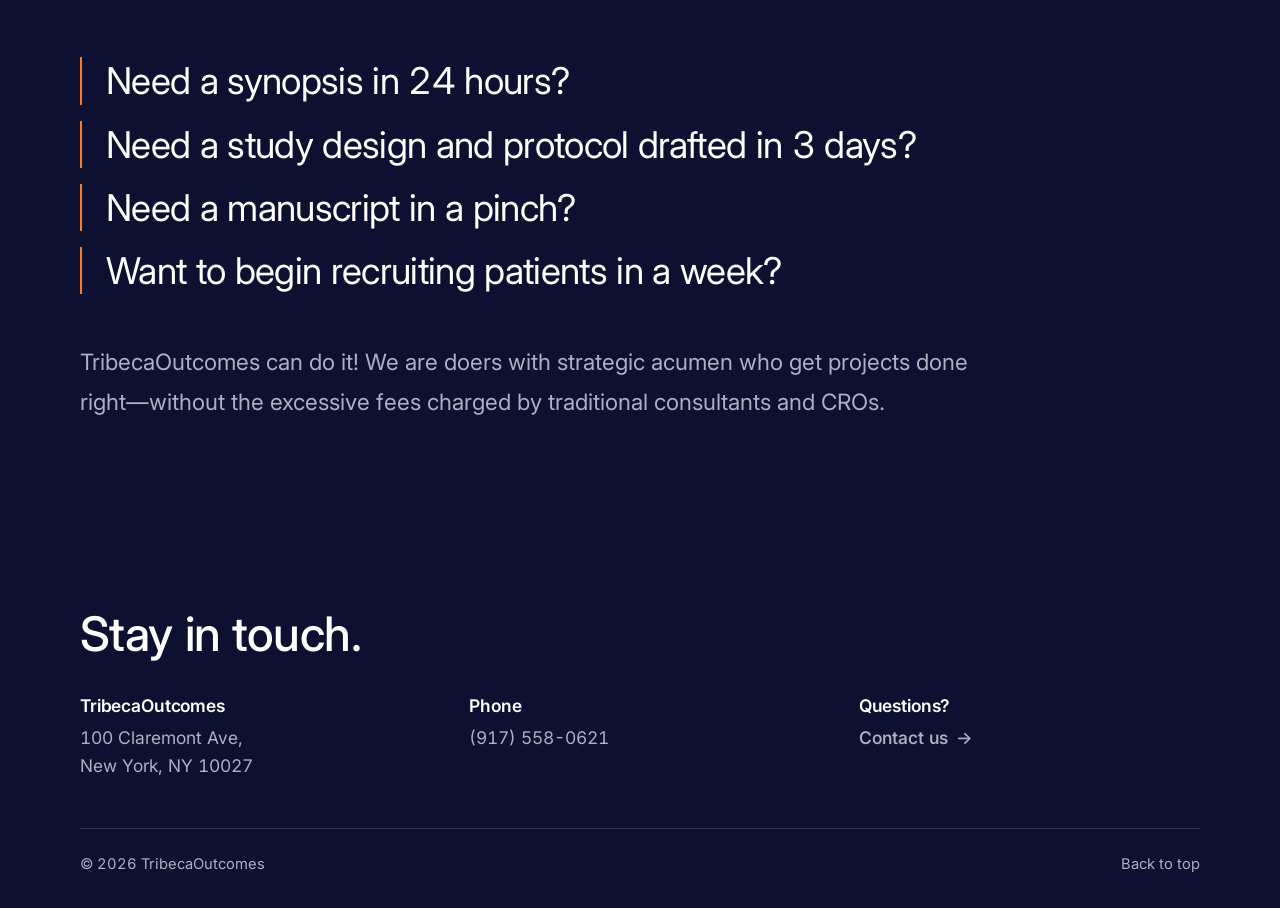
==== commit d9ec5e49: "Rebrand to the real site: navy/orange, sans type, photographic hero Screenshots of the live site arr" ====
--- a/contact.html
+++ b/contact.html
@@ -17,7 +17,7 @@
 <script src="assets/js/theme-init.js"></script>
 <link rel="preconnect" href="https://fonts.googleapis.com">
 <link rel="preconnect" href="https://fonts.gstatic.com" crossorigin>
-<link href="https://fonts.googleapis.com/css2?family=Inter:wght@400;500;600&family=Source+Serif+4:opsz,wght@8..60,400;8..60,600&display=swap" rel="stylesheet">
+<link href="https://fonts.googleapis.com/css2?family=Inter:wght@400;500;600;700&display=swap" rel="stylesheet">
 <link rel="stylesheet" href="assets/css/tokens.css">
 <link rel="stylesheet" href="assets/css/base.css">
 <link rel="stylesheet" href="assets/css/layout.css">
@@ -29,16 +29,14 @@
 <!-- ============================== HEADER ============================== -->
 <header class="site-header" data-header>
   <div class="container site-header__inner">
-    <a class="brand" href="index.html">Tribeca<span class="brand__accent">Outcomes</span></a>
+    <a class="brand" href="index.html">Tribeca<span class="brand__accent">Outcomes</span><svg class="brand__dots" viewBox="0 0 40 12" aria-hidden="true"><circle cx="6" cy="9" r="2.6"/><circle cx="16" cy="4.4" r="3"/><circle cx="27" cy="2.6" r="2.2"/></svg></a>
 
     <nav class="nav" aria-label="Primary">
-      <a class="nav__link" href="index.html#who-we-work-with">Who we work with</a>
-      <a class="nav__link" href="index.html#what-we-do">What we do</a>
-      <a class="nav__link" href="index.html#who-are-we">Who are we?</a>
+      <a class="nav__link" href="index.html">Home</a>
+      <a class="nav__link" href="contact.html">Contact</a>
     </nav>
 
     <div class="cluster">
-      <a class="btn btn--sm" href="contact.html">Contact us</a>
       <button class="btn btn--sm btn--secondary" data-theme-toggle type="button" aria-label="Toggle colour theme">
         <span aria-hidden="true">◐</span>
       </button>
@@ -50,10 +48,8 @@
 
   <div class="mobile-nav" id="mobile-nav" data-mobile-nav data-open="false">
     <div class="mobile-nav__inner container">
-      <a class="mobile-nav__link" href="index.html#who-we-work-with">Who we work with</a>
-      <a class="mobile-nav__link" href="index.html#what-we-do">What we do</a>
-      <a class="mobile-nav__link" href="index.html#who-are-we">Who are we?</a>
-      <a class="mobile-nav__link" href="contact.html">Contact us</a>
+      <a class="mobile-nav__link" href="index.html">Home</a>
+      <a class="mobile-nav__link" href="contact.html">Contact</a>
     </div>
   </div>
 </header>
--- a/assets/css/tokens.css
+++ b/assets/css/tokens.css
@@ -1,71 +1,84 @@
 /* ==========================================================================
    Design tokens — the single source of truth for the visual language.
-   Change a value here and it propagates across every page.
+
+   Palette sampled directly from the client's logo:
+     navy   #283282  (the "Tribeca" wordmark)
+     orange #fa7b24  (the "Outcomes" wordmark and the arc of dots)
+
+   Orange measures 2.65:1 on white, so it NEVER carries text. It is a graphic
+   colour only — bullets, rules, dots, underlines. Text accents use navy
+   (11.24:1) or orange-700 (5.58:1).
    ========================================================================== */
 
 :root {
-  /* --- Brand ------------------------------------------------------------ */
-  --ink-900: #061620;
-  --ink-800: #0a1f2c;
-  --ink-700: #123a4d;
-  --ink-600: #1a5266;
-  --ink-500: #1c6e7e;
-  --ink-400: #3f909c;
-  --ink-300: #6fb3be;
-  --ink-200: #a8d2d9;
-  --ink-100: #dceef0;
-  --ink-050: #eef7f8;
-
-  /* Sparing warm accent — data highlights, pull quotes, one CTA per view. */
-  --clay-600: #9e5228;
-  --clay-500: #c2703d;
-  --clay-400: #dd9161;
-  --clay-100: #f6e5d9;
-
-  /* --- Neutrals (warm, so the page reads as paper rather than screen) ---- */
-  --paper: #fbfaf8;
-  --paper-sunk: #f4f2ee;
-  --n-050: #f7f6f3;
-  --n-100: #ebe9e4;
-  --n-200: #dcd9d2;
-  --n-300: #c0bcb3;
-  --n-400: #97928a;   /* decorative only — 2.96:1 on paper, never use for text */
-  --n-450: #736e66;   /* lightest text that still clears AA on every surface */
-  --n-500: #6f6a63;
-  --n-600: #524e49;
-  --n-700: #3a3733;
-  --n-800: #24221f;
-  --n-900: #131211;
-
-  /* --- Semantic surface + text (remapped wholesale in dark mode) --------- */
+  /* --- Navy ramp -------------------------------------------------------- */
+  --navy-900: #0d1030;
+  --navy-800: #161c4e;
+  --navy-700: #1e2668;
+  --navy-600: #283282;   /* logo navy */
+  --navy-500: #3b47a2;
+  --navy-400: #5a67c0;
+  --navy-300: #8e97d8;
+  --navy-200: #bcc2e9;
+  --navy-100: #dee2f5;
+  --navy-050: #eef0fa;
+
+  /* --- Orange ramp ------------------------------------------------------ */
+  --orange-700: #a84e13;  /* lightest orange that is safe for text on white */
+  --orange-600: #c9611a;
+  --orange-500: #fa7b24;  /* logo orange — graphic use only */
+  --orange-400: #ff9b55;
+  --orange-100: #fde6d4;
+
+  /* --- Neutrals (cool and near-white, matching the live site) ----------- */
+  --paper: #ffffff;
+  --paper-sunk: #f5f6f8;
+  --n-050: #f8f9fa;
+  --n-100: #eef0f3;
+  --n-200: #dfe2e8;
+  --n-300: #c4c9d2;
+  --n-400: #9aa1ad;   /* decorative only — fails AA as text */
+  --n-450: #5f6575;   /* lightest text that clears AA on every surface */
+  --n-500: #5a6070;
+  --n-600: #414654;
+  --n-700: #2b2f3a;
+  --n-800: #14161a;
+  --n-900: #0a0b0e;
+
+  /* --- Semantic surface + text ------------------------------------------ */
   --bg: var(--paper);
   --bg-sunk: var(--paper-sunk);
   --bg-raised: #ffffff;
-  --bg-inverse: var(--ink-900);
+  --bg-inverse: var(--navy-900);
 
   --text: var(--n-800);
   --text-muted: var(--n-500);
   --text-faint: var(--n-450);
-  --text-on-inverse: #eef2f4;
-  --text-on-inverse-muted: #a9bcc4;
-
-  --accent: var(--ink-500);
-  --accent-hover: var(--ink-600);
-  --accent-soft: var(--ink-050);
-  --highlight: var(--clay-500);
+  --text-on-inverse: #ffffff;
+  --text-on-inverse-muted: #aab1c4;
+
+  --accent: var(--navy-600);
+  --accent-hover: var(--navy-700);
+  --accent-soft: var(--navy-050);
+  --highlight: var(--orange-500);      /* graphic only */
+  --highlight-text: var(--orange-700); /* when orange must carry words */
 
   --line: var(--n-200);
   --line-strong: var(--n-300);
-  --line-inverse: rgba(255, 255, 255, 0.14);
-
-  --focus: var(--ink-500);
+  --line-inverse: rgba(255, 255, 255, 0.16);
+
+  --focus: var(--navy-600);
 
   /* --- Typography ------------------------------------------------------- */
-  --font-display: "Source Serif 4", ui-serif, Georgia, "Times New Roman", serif;
+  /* The live site is sans throughout, so both roles resolve to the same
+     family. Kept as two tokens so a display face can be swapped in later. */
+  --font-display: "Inter", ui-sans-serif, system-ui, -apple-system, "Segoe UI", sans-serif;
   --font-body: "Inter", ui-sans-serif, system-ui, -apple-system, "Segoe UI", sans-serif;
   --font-mono: ui-monospace, "SF Mono", "Cascadia Mono", Menlo, monospace;
 
-  /* Fluid scale: min at 360px viewport, max at 1280px. */
+  --weight-display: 500;  /* big section headings read light on the live site */
+  --weight-bold: 700;     /* card and column headings read bold */
+
   --step--1: clamp(0.83rem, 0.80rem + 0.15vw, 0.92rem);
   --step-0:  clamp(1.00rem, 0.96rem + 0.20vw, 1.09rem);
   --step-1:  clamp(1.20rem, 1.12rem + 0.36vw, 1.44rem);
@@ -75,20 +88,19 @@
   --step-5:  clamp(2.49rem, 1.93rem + 2.44vw, 4.35rem);
   --step-6:  clamp(2.99rem, 2.14rem + 3.68vw, 5.73rem);
 
-  --leading-tight: 1.08;
-  --leading-snug: 1.25;
+  --leading-tight: 1.12;
+  --leading-snug: 1.28;
   --leading-normal: 1.6;
   --leading-loose: 1.75;
 
-  --tracking-tight: -0.022em;
-  --tracking-snug: -0.012em;
+  --tracking-tight: -0.018em;
+  --tracking-snug: -0.008em;
   --tracking-wide: 0.08em;
 
-  /* Optimal line length for long-form reading. */
   --measure: 64ch;
   --measure-narrow: 46ch;
 
-  /* --- Space (4px base, geometric-ish so rhythm is obvious) -------------- */
+  /* --- Space ------------------------------------------------------------ */
   --sp-1: 0.25rem;
   --sp-2: 0.5rem;
   --sp-3: 0.75rem;
@@ -100,23 +112,22 @@
   --sp-9: 6rem;
   --sp-10: 8rem;
 
-  /* Section rhythm scales with the viewport so mobile never feels padded out. */
   --section-y: clamp(3.5rem, 2rem + 7vw, 8rem);
   --gutter: clamp(1rem, 0.4rem + 3vw, 2.5rem);
-  --container: 72rem;
+  --container: 75rem;
   --container-tight: 56rem;
 
   /* --- Shape ------------------------------------------------------------ */
-  --radius-sm: 4px;
-  --radius: 8px;
-  --radius-lg: 14px;
-  --radius-xl: 24px;
+  --radius-sm: 3px;
+  --radius: 6px;
+  --radius-lg: 10px;
+  --radius-xl: 18px;
   --radius-pill: 999px;
 
-  /* --- Elevation (tinted with the brand hue, never pure black) ---------- */
-  --shadow-sm: 0 1px 2px rgba(6, 22, 32, 0.06), 0 1px 1px rgba(6, 22, 32, 0.04);
-  --shadow: 0 2px 4px rgba(6, 22, 32, 0.05), 0 6px 16px -6px rgba(6, 22, 32, 0.12);
-  --shadow-lg: 0 4px 8px rgba(6, 22, 32, 0.04), 0 18px 40px -12px rgba(6, 22, 32, 0.18);
+  /* --- Elevation (tinted navy, never pure black) ------------------------ */
+  --shadow-sm: 0 1px 2px rgba(13, 16, 48, 0.06), 0 1px 1px rgba(13, 16, 48, 0.04);
+  --shadow: 0 2px 4px rgba(13, 16, 48, 0.05), 0 6px 16px -6px rgba(13, 16, 48, 0.14);
+  --shadow-lg: 0 4px 8px rgba(13, 16, 48, 0.05), 0 18px 40px -12px rgba(13, 16, 48, 0.20);
   --shadow-focus: 0 0 0 3px var(--bg), 0 0 0 5px var(--focus);
 
   /* --- Motion ----------------------------------------------------------- */
@@ -127,30 +138,31 @@
   --dur-slow: 520ms;
 }
 
-/* --- Dark mode: opt-out-able via [data-theme="light"] on :root ----------- */
+/* --- Dark mode ---------------------------------------------------------- */
 @media (prefers-color-scheme: dark) {
   :root:not([data-theme="light"]) {
-    --bg: #0b1419;
-    --bg-sunk: #081015;
-    --bg-raised: #111e25;
-    --bg-inverse: #050d11;
-
-    --text: #e7edef;
-    --text-muted: #a2b1b7;
-    --text-faint: #7d8c92;
-    --text-on-inverse: #e7edef;
-    --text-on-inverse-muted: #9aabb2;
-
-    --accent: var(--ink-300);
-    --accent-hover: var(--ink-200);
-    --accent-soft: rgba(111, 179, 190, 0.12);
-    --highlight: var(--clay-400);
-
-    --line: rgba(255, 255, 255, 0.10);
-    --line-strong: rgba(255, 255, 255, 0.20);
-    --line-inverse: rgba(255, 255, 255, 0.12);
-
-    --focus: var(--ink-300);
+    --bg: #0b0e22;
+    --bg-sunk: #070914;
+    --bg-raised: #131735;
+    --bg-inverse: #05060f;
+
+    --text: #eceef7;
+    --text-muted: #a9b0c8;
+    --text-faint: #8c93ac;
+    --text-on-inverse: #ffffff;
+    --text-on-inverse-muted: #aab1c4;
+
+    --accent: var(--navy-300);
+    --accent-hover: var(--navy-200);
+    --accent-soft: rgba(142, 151, 216, 0.14);
+    --highlight: var(--orange-400);
+    --highlight-text: var(--orange-400);
+
+    --line: rgba(255, 255, 255, 0.11);
+    --line-strong: rgba(255, 255, 255, 0.22);
+    --line-inverse: rgba(255, 255, 255, 0.14);
+
+    --focus: var(--navy-300);
 
     --shadow-sm: 0 1px 2px rgba(0, 0, 0, 0.5);
     --shadow: 0 2px 4px rgba(0, 0, 0, 0.4), 0 6px 16px -6px rgba(0, 0, 0, 0.6);
@@ -158,29 +170,29 @@
   }
 }
 
-/* --- Explicit dark, for a manual theme toggle ---------------------------- */
 :root[data-theme="dark"] {
-  --bg: #0b1419;
-  --bg-sunk: #081015;
-  --bg-raised: #111e25;
-  --bg-inverse: #050d11;
-
-  --text: #e7edef;
-  --text-muted: #a2b1b7;
-  --text-faint: #7d8c92;
-  --text-on-inverse: #e7edef;
-  --text-on-inverse-muted: #9aabb2;
-
-  --accent: var(--ink-300);
-  --accent-hover: var(--ink-200);
-  --accent-soft: rgba(111, 179, 190, 0.12);
-  --highlight: var(--clay-400);
-
-  --line: rgba(255, 255, 255, 0.10);
-  --line-strong: rgba(255, 255, 255, 0.20);
-  --line-inverse: rgba(255, 255, 255, 0.12);
-
-  --focus: var(--ink-300);
+  --bg: #0b0e22;
+  --bg-sunk: #070914;
+  --bg-raised: #131735;
+  --bg-inverse: #05060f;
+
+  --text: #eceef7;
+  --text-muted: #a9b0c8;
+  --text-faint: #8c93ac;
+  --text-on-inverse: #ffffff;
+  --text-on-inverse-muted: #aab1c4;
+
+  --accent: var(--navy-300);
+  --accent-hover: var(--navy-200);
+  --accent-soft: rgba(142, 151, 216, 0.14);
+  --highlight: var(--orange-400);
+  --highlight-text: var(--orange-400);
+
+  --line: rgba(255, 255, 255, 0.11);
+  --line-strong: rgba(255, 255, 255, 0.22);
+  --line-inverse: rgba(255, 255, 255, 0.14);
+
+  --focus: var(--navy-300);
 
   --shadow-sm: 0 1px 2px rgba(0, 0, 0, 0.5);
   --shadow: 0 2px 4px rgba(0, 0, 0, 0.4), 0 6px 16px -6px rgba(0, 0, 0, 0.6);
--- a/assets/css/base.css
+++ b/assets/css/base.css
@@ -48,7 +48,7 @@
 /* --- Headings ----------------------------------------------------------- */
 h1, h2, h3, h4, h5, h6 {
   font-family: var(--font-display);
-  font-weight: 600;
+  font-weight: var(--weight-display);
   line-height: var(--leading-tight);
   letter-spacing: var(--tracking-tight);
   color: var(--text);
@@ -58,9 +58,9 @@
 h1 { font-size: var(--step-5); }
 h2 { font-size: var(--step-4); }
 h3 { font-size: var(--step-3); line-height: var(--leading-snug); }
-h4 { font-size: var(--step-2); line-height: var(--leading-snug); letter-spacing: var(--tracking-snug); }
-h5 { font-size: var(--step-1); line-height: var(--leading-snug); letter-spacing: var(--tracking-snug); }
-h6 { font-size: var(--step-0); letter-spacing: var(--tracking-snug); }
+h4 { font-size: var(--step-2); line-height: var(--leading-snug); letter-spacing: var(--tracking-snug); font-weight: var(--weight-bold); }
+h5 { font-size: var(--step-1); line-height: var(--leading-snug); letter-spacing: var(--tracking-snug); font-weight: var(--weight-bold); }
+h6 { font-size: var(--step-0); letter-spacing: var(--tracking-snug); font-weight: var(--weight-bold); }
 
 /* --- Links -------------------------------------------------------------- */
 a {
--- a/assets/css/layout.css
+++ b/assets/css/layout.css
@@ -24,7 +24,7 @@
 .section--inverse h3, .section--inverse h4 { color: var(--text-on-inverse); }
 .section--inverse .lede,
 .section--inverse .text-muted { color: var(--text-on-inverse-muted); }
-.section--inverse a { color: var(--ink-200); }
+.section--inverse a { color: var(--navy-200); }
 .section--inverse hr { border-color: var(--line-inverse); }
 
 /* Hairline between adjacent same-colour sections, so bands stay legible. */
--- a/assets/css/components.css
+++ b/assets/css/components.css
@@ -98,10 +98,10 @@
 
 .btn--on-dark {
   --btn-bg: #fff;
-  --btn-fg: var(--ink-900);
+  --btn-fg: var(--navy-900);
   --btn-border: #fff;
 }
-.btn--on-dark:hover { --btn-bg: var(--ink-100); --btn-border: var(--ink-100); }
+.btn--on-dark:hover { --btn-bg: var(--navy-100); --btn-border: var(--navy-100); }
 
 .btn--lg { padding: 0.95rem 2rem; font-size: var(--step-1); min-height: 3.25rem; }
 .btn--sm { padding: 0.5rem 1rem; font-size: var(--step--1); min-height: 2.25rem; }
@@ -677,3 +677,107 @@
 }
 .contact-detail__value a { color: inherit; text-decoration-color: color-mix(in oklab, var(--accent) 45%, transparent); }
 .contact-detail__value a:hover { color: var(--accent); }
+
+/* ==========================================================================
+   Matching the live site's structure
+   ========================================================================== */
+
+/* --- Logo: navy wordmark, orange second half, orange arc of dots --------- */
+.brand { position: relative; color: var(--navy-600); font-weight: 700; }
+.brand__accent { color: var(--orange-500); }
+:root[data-theme="dark"] .brand { color: #fff; }
+@media (prefers-color-scheme: dark) {
+  :root:not([data-theme="light"]) .brand { color: #fff; }
+}
+.brand__dots {
+  position: absolute;
+  top: -0.45em;
+  left: 52%;
+  width: 2.6em;
+  height: 0.8em;
+  overflow: visible;
+}
+.brand__dots circle { fill: var(--orange-500); }
+
+/* --- Hero over a photograph --------------------------------------------- */
+.hero--image {
+  position: relative;
+  isolation: isolate;
+  display: flex;
+  align-items: flex-end;
+  min-height: clamp(26rem, 20rem + 34vw, 44rem);
+  padding-block: var(--sp-9) var(--sp-8);
+  color: #fff;
+  overflow: hidden;
+}
+.hero--image::before { content: none; } /* drop the abstract wash */
+
+.hero__media {
+  position: absolute;
+  inset: 0;
+  z-index: -2;
+}
+.hero__media img {
+  width: 100%;
+  height: 100%;
+  object-fit: cover;
+  object-position: center 40%;
+}
+/* Scrim: dark enough at the bottom-left for white text to clear AAA, while
+   the top of the photograph stays open. */
+.hero__scrim {
+  position: absolute;
+  inset: 0;
+  z-index: -1;
+  background:
+    linear-gradient(to top, rgba(6, 8, 24, 0.92) 0%, rgba(6, 8, 24, 0.66) 34%, rgba(6, 8, 24, 0.22) 68%, rgba(6, 8, 24, 0.30) 100%),
+    linear-gradient(to right, rgba(6, 8, 24, 0.60), rgba(6, 8, 24, 0) 65%);
+}
+
+.hero--image h1,
+.hero--image .hero__title { color: #fff; font-weight: var(--weight-bold); }
+.hero--image .lede { color: rgba(255, 255, 255, 0.88); }
+.hero--image .list-lead li { color: #fff; border-color: rgba(255, 255, 255, 0.22); }
+.hero--image .list-lead li:last-child { border-bottom-color: rgba(255, 255, 255, 0.22); }
+.hero--image .list-lead li::before { color: var(--orange-400); }
+.hero--image .eyebrow { color: var(--orange-400); }
+
+/* --- Bulleted list, as the live site uses ------------------------------- */
+.list-bullet {
+  list-style: none;
+  margin: 0;
+  padding: 0;
+}
+.list-bullet li {
+  position: relative;
+  padding-left: 1.4em;
+  padding-block: var(--sp-2);
+  text-wrap: pretty;
+}
+.list-bullet li::before {
+  content: "";
+  position: absolute;
+  left: 0.15em;
+  top: 0.95em;
+  width: 0.42em;
+  height: 0.42em;
+  border-radius: 50%;
+  background: var(--highlight);
+}
+
+/* Column headings in the "who we work with" / "what we do" grids ---------- */
+.col-heading {
+  font-size: var(--step-2);
+  font-weight: var(--weight-bold);
+  letter-spacing: var(--tracking-snug);
+  margin-bottom: var(--sp-3);
+}
+
+/* Airier, borderless columns — the live site uses no card chrome. */
+.card--plain {
+  background: transparent;
+  border: 0;
+  box-shadow: none;
+  padding: 0;
+}
+.card--plain .list-rule li { border-top-color: transparent; padding-block: var(--sp-2); }
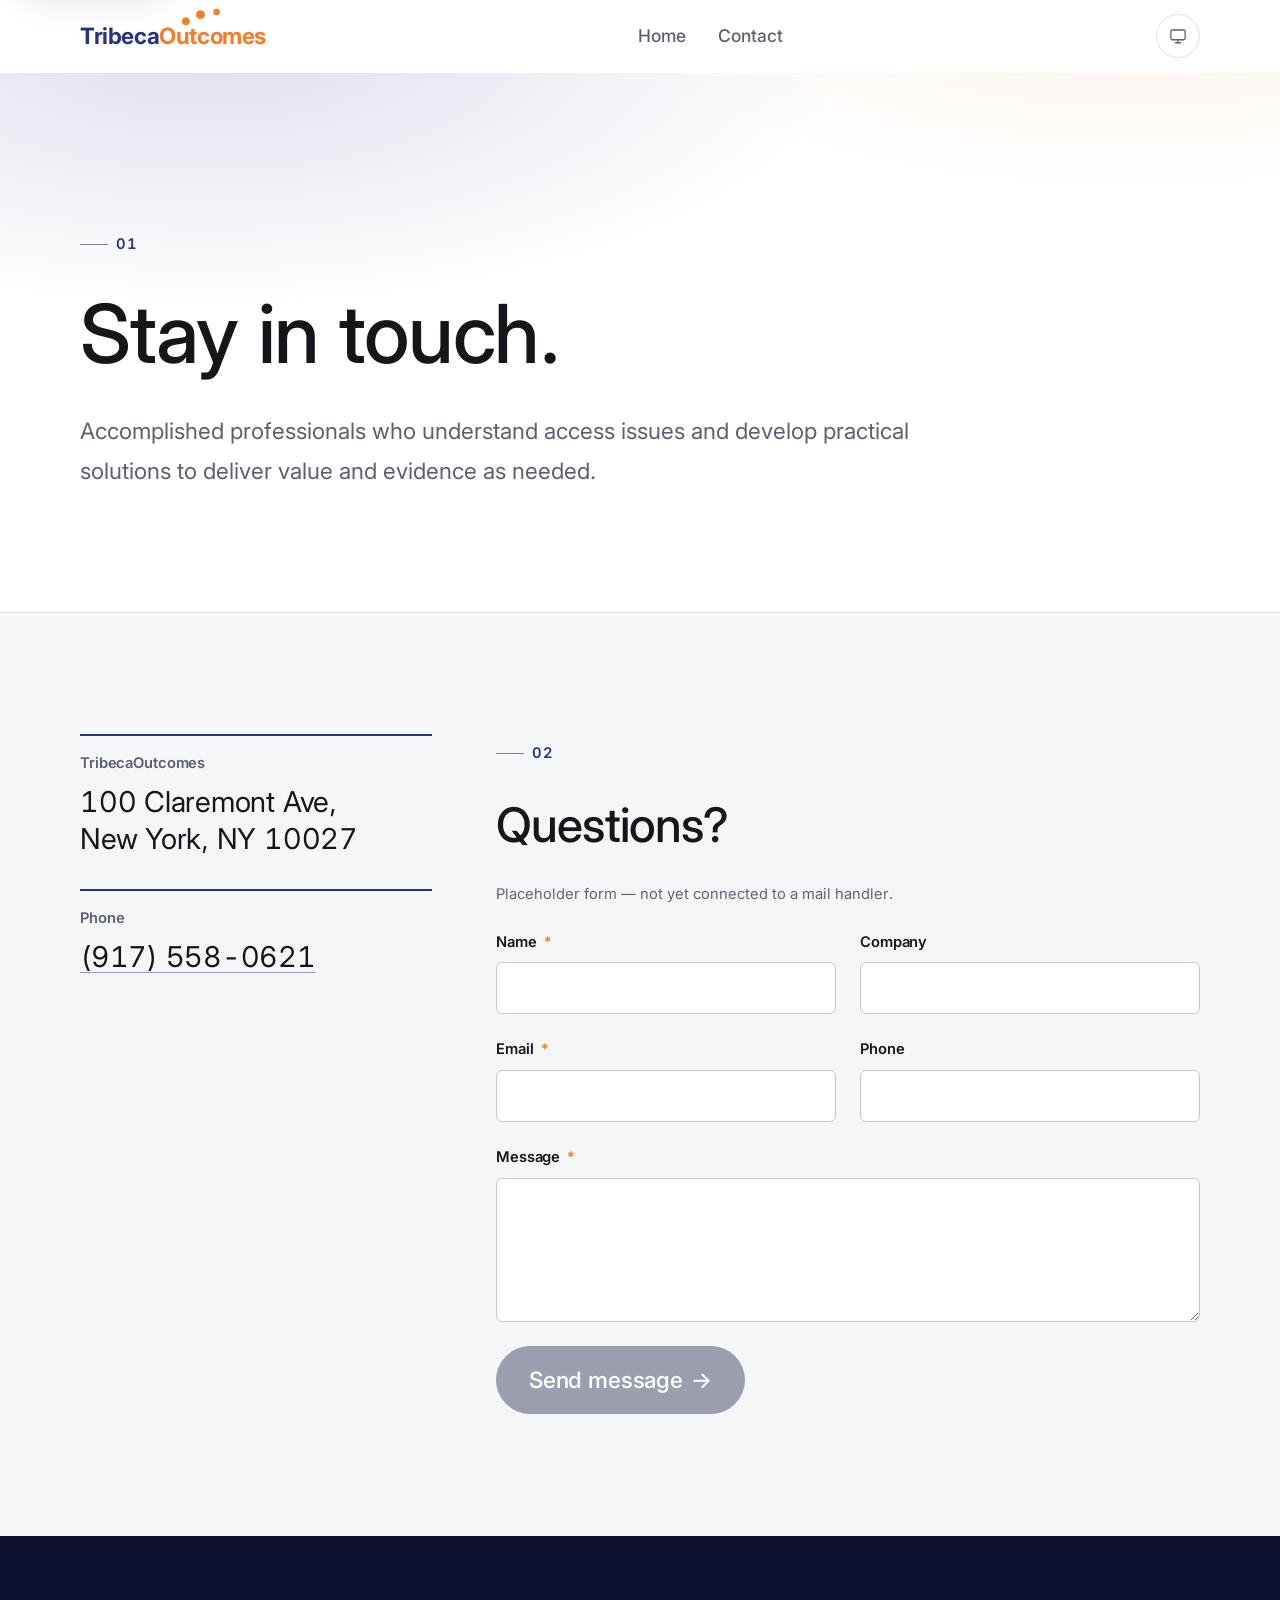
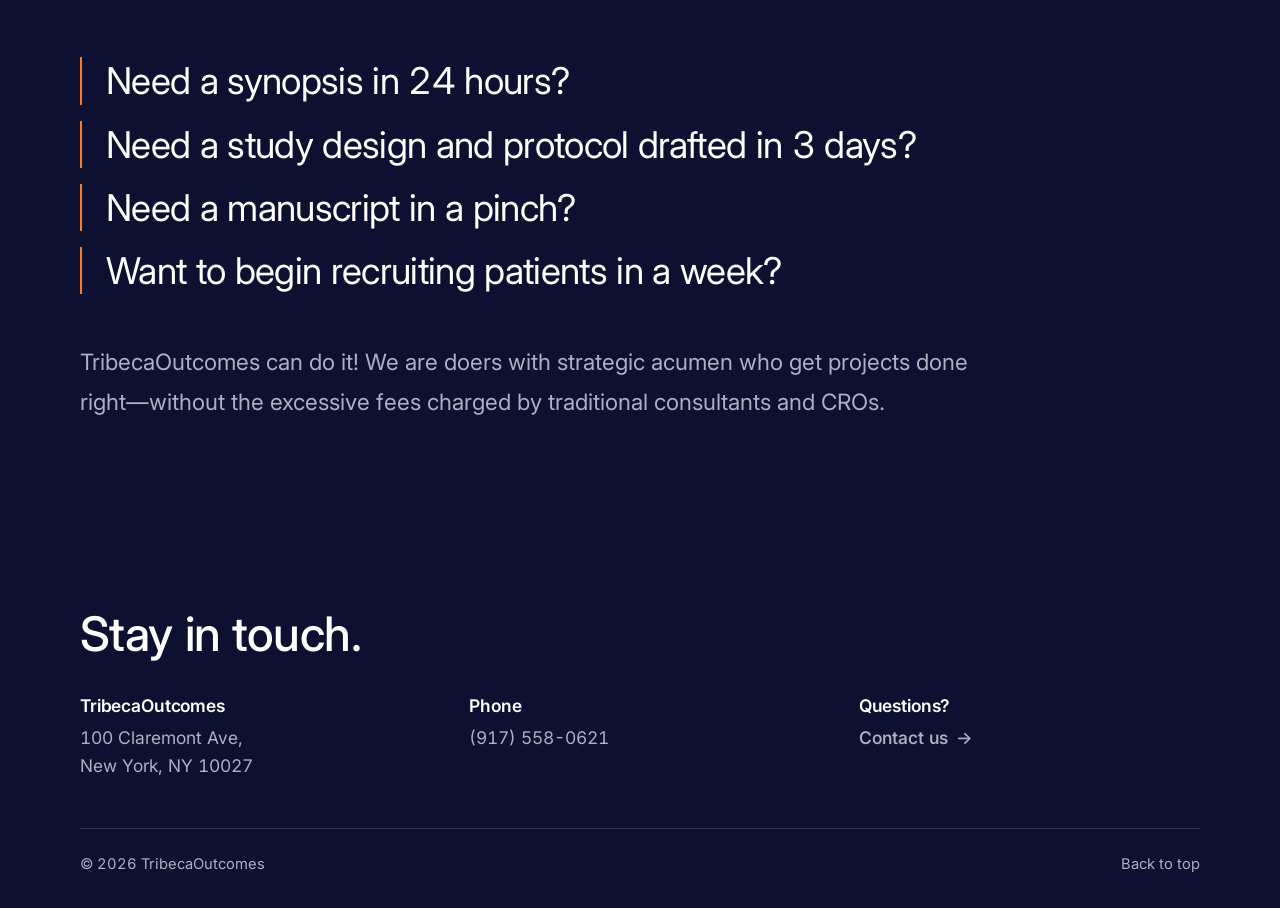
==== commit 64f3a7d3: "Make the theme control three-state: System, Light, Dark The toggle previously offered only Light and" ====
--- a/contact.html
+++ b/contact.html
@@ -37,8 +37,11 @@
     </nav>
 
     <div class="cluster">
-      <button class="btn btn--sm btn--secondary" data-theme-toggle type="button" aria-label="Toggle colour theme">
-        <span aria-hidden="true">◐</span>
+      <button class="theme-toggle" data-theme-toggle type="button" data-mode="system" aria-label="Theme: System">
+        <span class="sr-only" data-theme-status>Theme: System</span>
+        <svg class="theme-toggle__icon theme-toggle__icon--system" viewBox="0 0 24 24" aria-hidden="true"><rect x="2.5" y="4" width="19" height="13" rx="2"/><path d="M8.5 21h7M12 17v4"/></svg>
+        <svg class="theme-toggle__icon theme-toggle__icon--light" viewBox="0 0 24 24" aria-hidden="true"><circle cx="12" cy="12" r="4.2"/><path d="M12 2.5v2.2M12 19.3v2.2M4.2 4.2l1.6 1.6M18.2 18.2l1.6 1.6M2.5 12h2.2M19.3 12h2.2M4.2 19.8l1.6-1.6M18.2 5.8l1.6-1.6"/></svg>
+        <svg class="theme-toggle__icon theme-toggle__icon--dark" viewBox="0 0 24 24" aria-hidden="true"><path d="M20.5 14.2A8.6 8.6 0 1 1 9.8 3.5a6.9 6.9 0 0 0 10.7 10.7z"/></svg>
       </button>
       <button class="nav-toggle" data-nav-toggle type="button" aria-expanded="false" aria-controls="mobile-nav">
         <span class="sr-only">Menu</span><span class="nav-toggle__bars" aria-hidden="true"></span>
--- a/assets/css/components.css
+++ b/assets/css/components.css
@@ -781,3 +781,47 @@
   padding: 0;
 }
 .card--plain .list-rule li { border-top-color: transparent; padding-block: var(--sp-2); }
+
+/* --- Theme control: one button cycling System / Light / Dark ------------- */
+.theme-toggle {
+  display: inline-flex;
+  align-items: center;
+  justify-content: center;
+  gap: var(--sp-2);
+  width: 2.75rem;
+  height: 2.75rem;
+  padding: 0;
+  border: 1px solid var(--line);
+  border-radius: var(--radius-pill);
+  background: transparent;
+  color: var(--text-muted);
+  cursor: pointer;
+  transition: color var(--dur-fast) var(--ease-out),
+              border-color var(--dur-fast) var(--ease-out),
+              background-color var(--dur-fast) var(--ease-out);
+}
+.theme-toggle:hover {
+  color: var(--accent);
+  border-color: var(--accent);
+  background: var(--accent-soft);
+}
+.theme-toggle svg {
+  width: 1.125rem;
+  height: 1.125rem;
+  stroke: currentColor;
+  fill: none;
+  stroke-width: 1.7;
+  stroke-linecap: round;
+  stroke-linejoin: round;
+}
+
+/* Show only the icon for the active mode. Defaults to the system icon so the
+   button is never blank in the moment before JS sets data-mode. */
+.theme-toggle__icon { display: none; }
+.theme-toggle__icon--system { display: block; }
+.theme-toggle[data-mode="system"] .theme-toggle__icon { display: none; }
+.theme-toggle[data-mode="system"] .theme-toggle__icon--system { display: block; }
+.theme-toggle[data-mode="light"]  .theme-toggle__icon { display: none; }
+.theme-toggle[data-mode="light"]  .theme-toggle__icon--light { display: block; }
+.theme-toggle[data-mode="dark"]   .theme-toggle__icon { display: none; }
+.theme-toggle[data-mode="dark"]   .theme-toggle__icon--dark { display: block; }
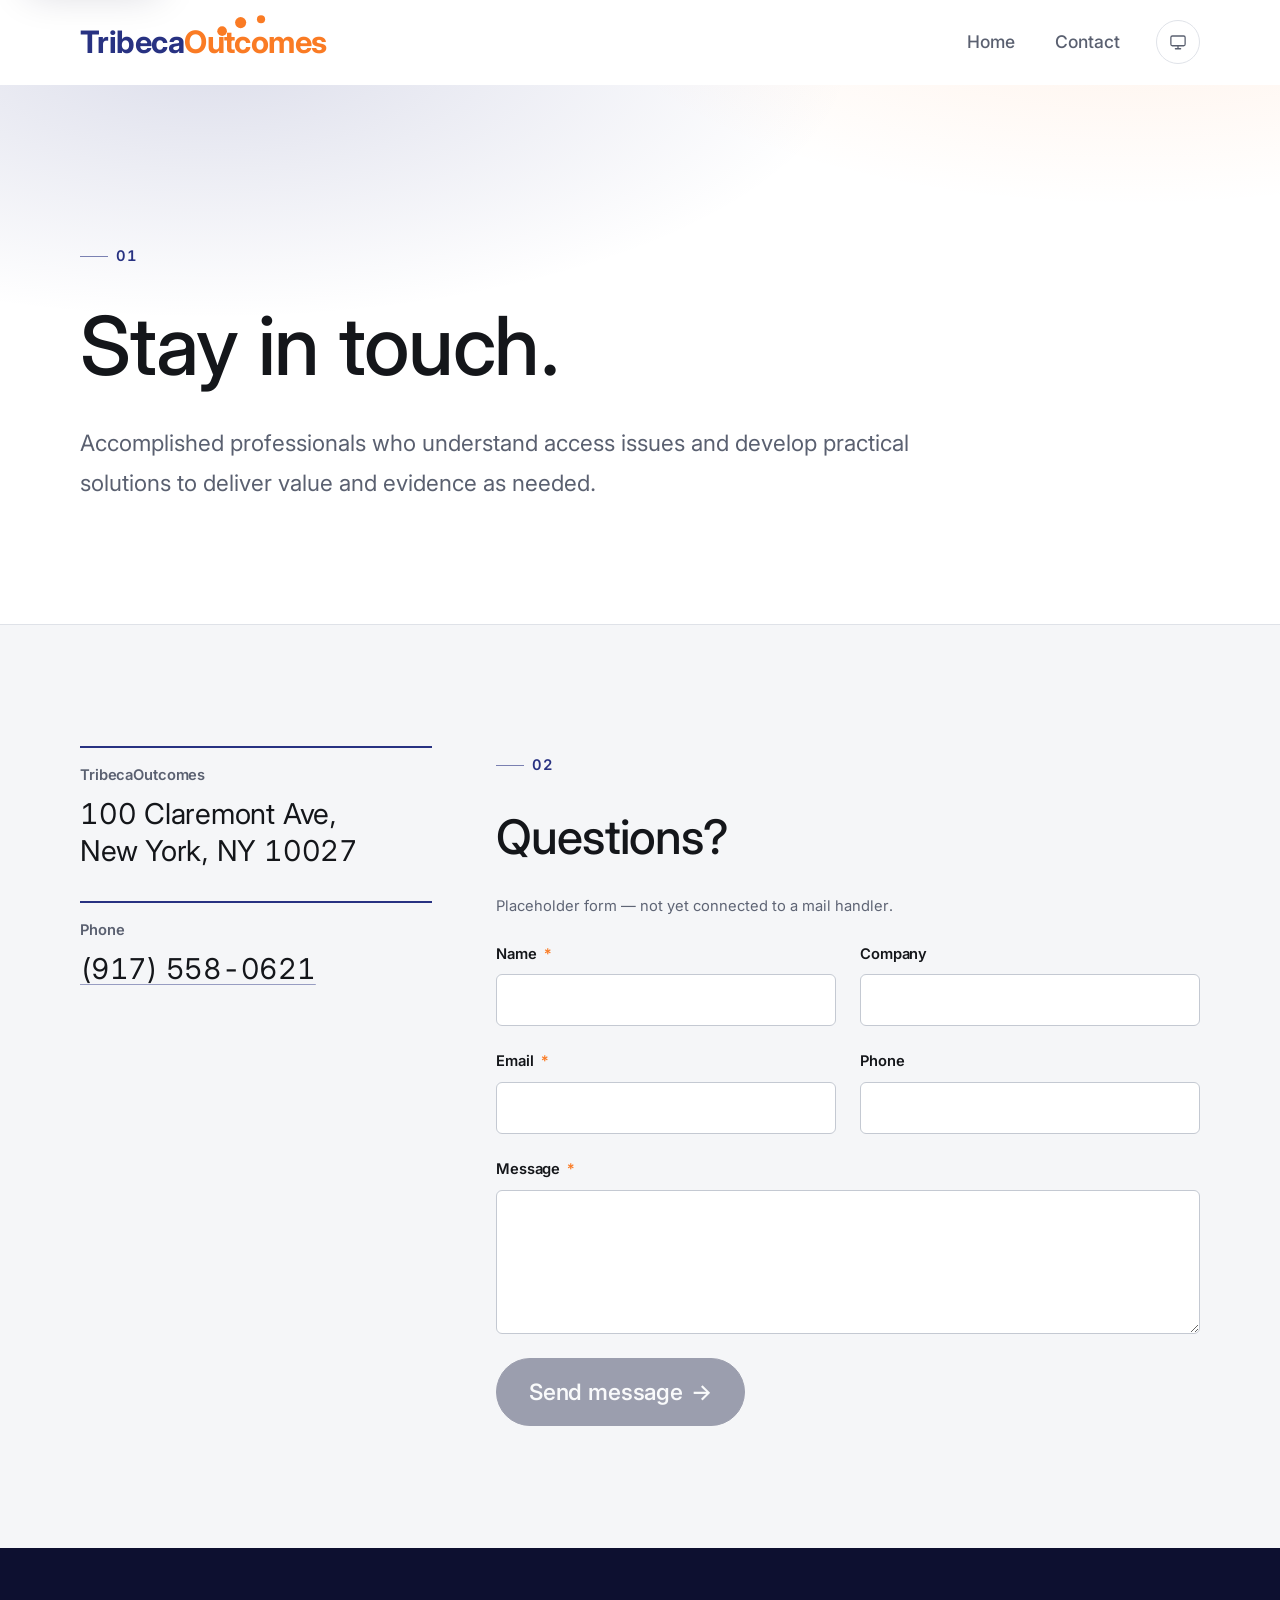
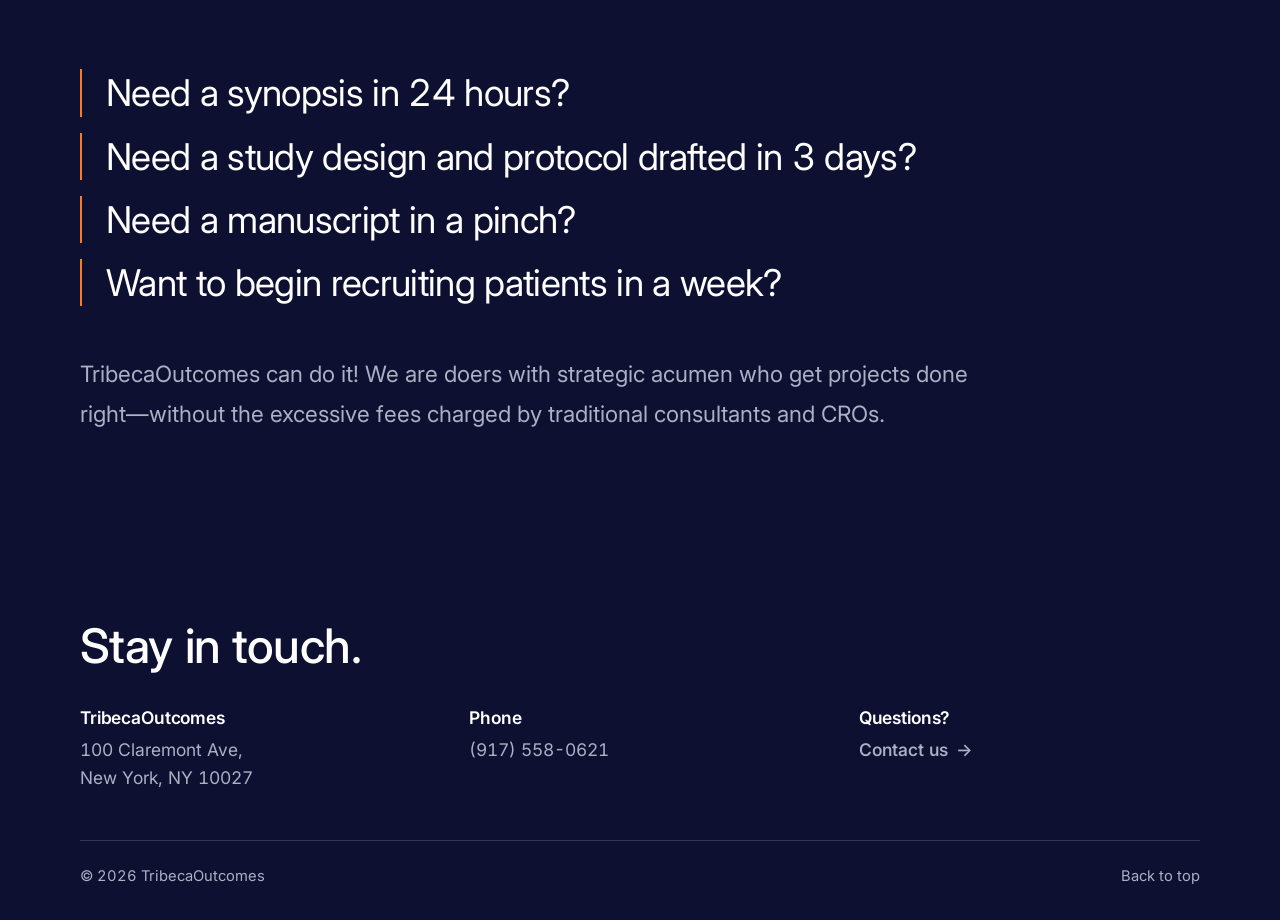
==== commit edb8f766: "Revision pass: header, hero headline, column alignment, motion - Logo enlarged to a fluid clamp (1.3" ====
--- a/contact.html
+++ b/contact.html
@@ -31,21 +31,23 @@
   <div class="container site-header__inner">
     <a class="brand" href="index.html">Tribeca<span class="brand__accent">Outcomes</span><svg class="brand__dots" viewBox="0 0 40 12" aria-hidden="true"><circle cx="6" cy="9" r="2.6"/><circle cx="16" cy="4.4" r="3"/><circle cx="27" cy="2.6" r="2.2"/></svg></a>
 
+    <div class="header-right">
     <nav class="nav" aria-label="Primary">
       <a class="nav__link" href="index.html">Home</a>
       <a class="nav__link" href="contact.html">Contact</a>
     </nav>
 
-    <div class="cluster">
-      <button class="theme-toggle" data-theme-toggle type="button" data-mode="system" aria-label="Theme: System">
+      <div class="cluster">
+        <button class="theme-toggle" data-theme-toggle type="button" data-mode="system" aria-label="Theme: System">
         <span class="sr-only" data-theme-status>Theme: System</span>
         <svg class="theme-toggle__icon theme-toggle__icon--system" viewBox="0 0 24 24" aria-hidden="true"><rect x="2.5" y="4" width="19" height="13" rx="2"/><path d="M8.5 21h7M12 17v4"/></svg>
         <svg class="theme-toggle__icon theme-toggle__icon--light" viewBox="0 0 24 24" aria-hidden="true"><circle cx="12" cy="12" r="4.2"/><path d="M12 2.5v2.2M12 19.3v2.2M4.2 4.2l1.6 1.6M18.2 18.2l1.6 1.6M2.5 12h2.2M19.3 12h2.2M4.2 19.8l1.6-1.6M18.2 5.8l1.6-1.6"/></svg>
         <svg class="theme-toggle__icon theme-toggle__icon--dark" viewBox="0 0 24 24" aria-hidden="true"><path d="M20.5 14.2A8.6 8.6 0 1 1 9.8 3.5a6.9 6.9 0 0 0 10.7 10.7z"/></svg>
       </button>
-      <button class="nav-toggle" data-nav-toggle type="button" aria-expanded="false" aria-controls="mobile-nav">
-        <span class="sr-only">Menu</span><span class="nav-toggle__bars" aria-hidden="true"></span>
-      </button>
+        <button class="nav-toggle" data-nav-toggle type="button" aria-expanded="false" aria-controls="mobile-nav">
+          <span class="sr-only">Menu</span><span class="nav-toggle__bars" aria-hidden="true"></span>
+        </button>
+      </div>
     </div>
   </div>
 
--- a/assets/css/components.css
+++ b/assets/css/components.css
@@ -474,15 +474,25 @@
    off or the bundle fails to load, the class is never added and every element
    renders at full opacity — content is never hidden behind JS. */
 @media (prefers-reduced-motion: no-preference) {
-  .js [data-reveal] {
+  /* A plain reveal animates the element itself. */
+  .js [data-reveal]:not([data-reveal-group]) {
     opacity: 0;
     transform: translateY(14px);
     transition: opacity var(--dur-slow) var(--ease-out),
                 transform var(--dur-slow) var(--ease-out);
   }
-  .js [data-reveal].is-visible { opacity: 1; transform: none; }
-  /* Stagger children of a revealed group. */
-  .js [data-reveal-group] > * { transition-delay: calc(var(--i, 0) * 70ms); }
+  .js [data-reveal]:not([data-reveal-group]).is-visible { opacity: 1; transform: none; }
+
+  /* A group reveal animates its CHILDREN in sequence. The container itself is
+     left alone — hiding both would double the fade, and a stagger delay on a
+     child that has no transition of its own does nothing at all. */
+  .js [data-reveal][data-reveal-group] > * {
+    opacity: 0;
+    transform: translateY(16px);
+    transition: opacity var(--dur-slow) var(--ease-out),
+                transform var(--dur-slow) var(--ease-out);
+  }
+  .js [data-reveal][data-reveal-group].is-visible > * { opacity: 1; transform: none; }
 }
 
 /* --- Lead list: the oversized, ruled service list in the hero ------------ */
@@ -825,3 +835,183 @@
 .theme-toggle[data-mode="light"]  .theme-toggle__icon--light { display: block; }
 .theme-toggle[data-mode="dark"]   .theme-toggle__icon { display: none; }
 .theme-toggle[data-mode="dark"]   .theme-toggle__icon--dark { display: block; }
+
+/* ==========================================================================
+   Revision pass
+   ========================================================================== */
+
+/* --- 1. Larger header logo ---------------------------------------------- */
+.brand {
+  font-size: clamp(1.35rem, 1.05rem + 1.1vw, 2rem);
+  line-height: 1;
+}
+.brand__dots {
+  top: -0.42em;
+  left: 53%;
+  width: 2.4em;
+  height: 0.75em;
+}
+.site-header__inner { min-height: 5.25rem; }
+
+/* --- 2. Home / Contact and the theme control together on the right ------ */
+.header-right {
+  display: flex;
+  align-items: center;
+  gap: var(--sp-5);
+  margin-left: auto;
+}
+.header-right .nav { gap: var(--sp-4); }
+.nav__link { font-size: var(--step-0); }
+
+/* --- 3. Hero headline on a single line ---------------------------------- */
+/* 20.15 is the measured width of the string in Inter 700 (19.74em) plus a 2%
+   safety margin, so the size is derived from the text, not guessed. Below the
+   breakpoint it wraps normally rather than shrinking to nothing. */
+.hero--image .hero__title { font-size: var(--step-5); }
+@media (min-width: 48rem) {
+  .hero--image .hero__title {
+    white-space: nowrap;
+    /* 70rem, not 75rem: .container is border-box, so its 2.5rem gutters sit
+       INSIDE the 75rem cap and the usable content width is 70rem. */
+    font-size: min(calc((100vw - 5rem) / 20.15), calc(70rem / 20.15));
+  }
+}
+/* The headline now needs the full container, so the hero copy block does too. */
+.hero__body { max-width: none; }
+.hero__body .lede,
+.hero__body .list-lead { max-width: 52rem; }
+
+/* --- 4. Equal, top-aligned capability columns --------------------------- */
+.cols {
+  display: grid;
+  gap: var(--sp-6) var(--sp-7);
+  align-items: start;
+  grid-template-columns: minmax(0, 1fr);
+}
+@media (min-width: 40rem) { .cols { grid-template-columns: repeat(2, minmax(0, 1fr)); } }
+@media (min-width: 62rem) { .cols--3 { grid-template-columns: repeat(3, minmax(0, 1fr)); } }
+@media (min-width: 62rem) { .cols--2 { grid-template-columns: repeat(2, minmax(0, 1fr)); } }
+
+/* Hairline between columns, on wide screens only. */
+@media (min-width: 62rem) {
+  .cols--ruled > * + * {
+    border-left: 1px solid var(--line);
+    padding-left: var(--sp-7);
+  }
+}
+.cols .col-heading {
+  display: flex;
+  align-items: flex-end;
+  margin-bottom: var(--sp-4);
+  padding-bottom: var(--sp-3);
+  border-bottom: 2px solid var(--highlight);
+  /* Fallback for browsers without subgrid: approximates two lines of heading
+     so the rules land close together even if not pixel-identical. */
+  min-height: 2.56em;
+}
+
+/* With subgrid, every column's heading occupies the SAME parent grid row, so
+   the rules align exactly however the text wraps — no magic height needed. */
+@media (min-width: 62rem) {
+  .cols--3, .cols--2 { grid-template-rows: auto auto; }
+  .cols--3 > *, .cols--2 > * {
+    display: grid;
+    grid-row: span 2;
+    grid-template-rows: subgrid;
+    row-gap: 0;
+    align-content: start;
+  }
+  @supports (grid-template-rows: subgrid) {
+    .cols .col-heading { min-height: 0; }
+  }
+}
+
+/* --- 5. "Why work with" as spaced numbered rows ------------------------- */
+.reasons {
+  list-style: none;
+  margin: 0;
+  padding: 0;
+  counter-reset: reason;
+}
+.reasons li {
+  counter-increment: reason;
+  display: grid;
+  grid-template-columns: auto minmax(0, 1fr);
+  gap: var(--sp-4) var(--sp-5);
+  align-items: start;
+  padding-block: var(--sp-6);
+  border-top: 1px solid var(--line);
+}
+.reasons li:last-child { border-bottom: 1px solid var(--line); }
+@media (min-width: 48rem) {
+  .reasons li { gap: var(--sp-7); padding-block: var(--sp-7); }
+}
+.reasons li::before {
+  content: counter(reason, decimal-leading-zero);
+  font-size: var(--step-3);
+  font-weight: var(--weight-bold);
+  line-height: 1;
+  color: var(--highlight);
+  font-variant-numeric: tabular-nums;
+}
+.reasons__text {
+  font-size: var(--step-1);
+  line-height: var(--leading-normal);
+  max-width: 52ch;
+  text-wrap: pretty;
+}
+/* The row tints on hover, so the list feels alive without moving. */
+.reasons li {
+  transition: background-color var(--dur) var(--ease-out);
+  margin-inline: calc(var(--sp-4) * -1);
+  padding-inline: var(--sp-4);
+}
+.reasons li:hover { background: var(--accent-soft); }
+
+/* --- 6. All five people on one row -------------------------------------- */
+@media (min-width: 62rem) {
+  .team-grid { grid-template-columns: repeat(5, minmax(0, 1fr)); gap: var(--sp-5); }
+}
+@media (min-width: 40rem) and (max-width: 61.99rem) {
+  .team-grid { grid-template-columns: repeat(3, minmax(0, 1fr)); }
+}
+.team-card__avatar {
+  max-width: clamp(4.5rem, 3rem + 5vw, 7rem);
+  font-size: var(--step-2);
+}
+.team-card__name { font-size: var(--step-1); }
+
+/* --- 7. Animation ------------------------------------------------------- */
+/* Hero copy rises in on load. Not observer-driven: it is above the fold. */
+@media (prefers-reduced-motion: no-preference) {
+  .js .hero__body > * {
+    animation: rise-in 720ms var(--ease-out) both;
+  }
+  .js .hero__body > *:nth-child(1) { animation-delay: 60ms; }
+  .js .hero__body > *:nth-child(2) { animation-delay: 170ms; }
+  .js .hero__body > *:nth-child(3) { animation-delay: 280ms; }
+  .js .hero__body > *:nth-child(4) { animation-delay: 390ms; }
+
+  /* Each row of a revealed list comes in behind the one above it. */
+  .js [data-reveal-group] > * { transition-delay: calc(var(--i, 0) * 80ms); }
+
+  /* The rule under a column heading draws itself in. */
+  .js [data-reveal] .col-heading { border-bottom-color: transparent; }
+  .js [data-reveal].is-visible .col-heading {
+    border-bottom-color: var(--highlight);
+    transition: border-bottom-color 600ms var(--ease-out) 260ms;
+  }
+}
+@keyframes rise-in {
+  from { opacity: 0; transform: translate3d(0, 18px, 0); }
+  to   { opacity: 1; transform: none; }
+}
+
+/* Cards and people lift slightly on hover. */
+.team-card { transition: transform var(--dur) var(--ease-out); }
+.team-card:hover { transform: translateY(-4px); }
+.team-card__avatar { transition: box-shadow var(--dur) var(--ease-out), border-color var(--dur) var(--ease-out); }
+.team-card:hover .team-card__avatar {
+  border-color: var(--accent);
+  box-shadow: var(--shadow);
+}
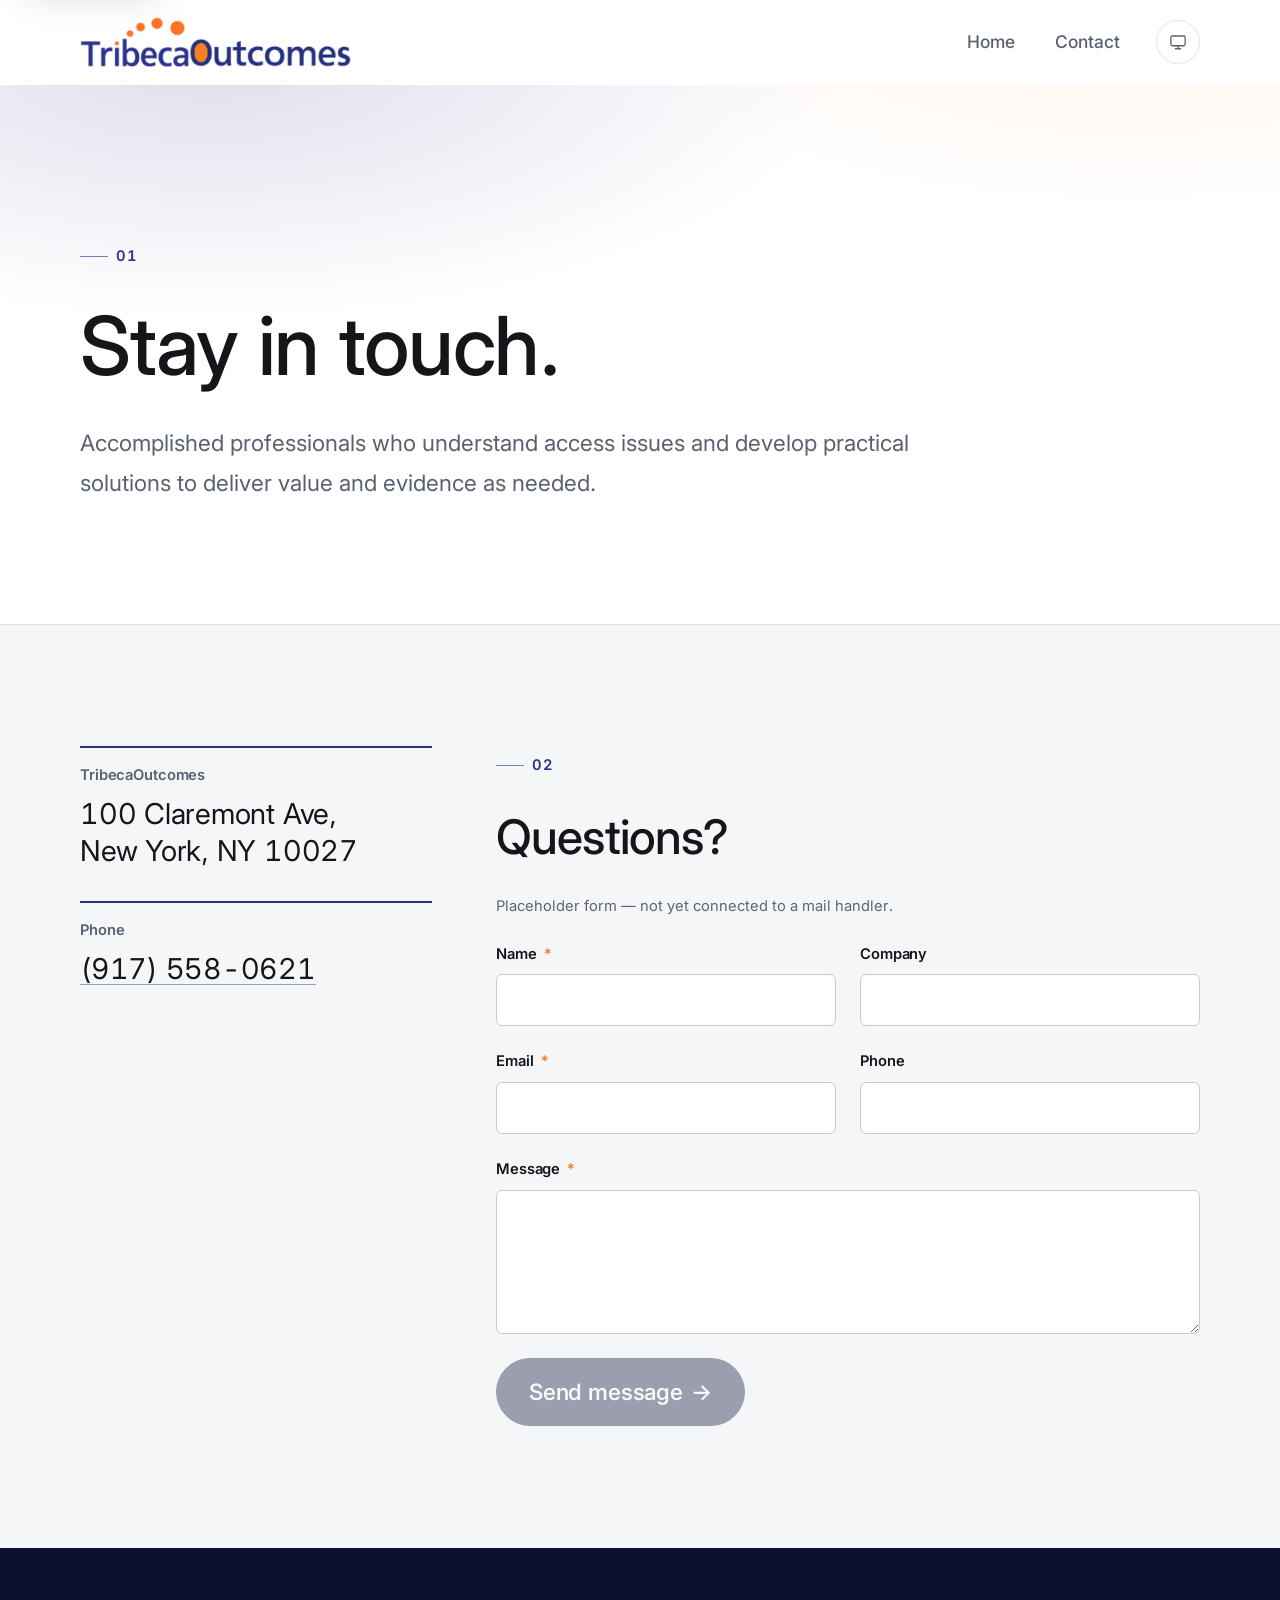
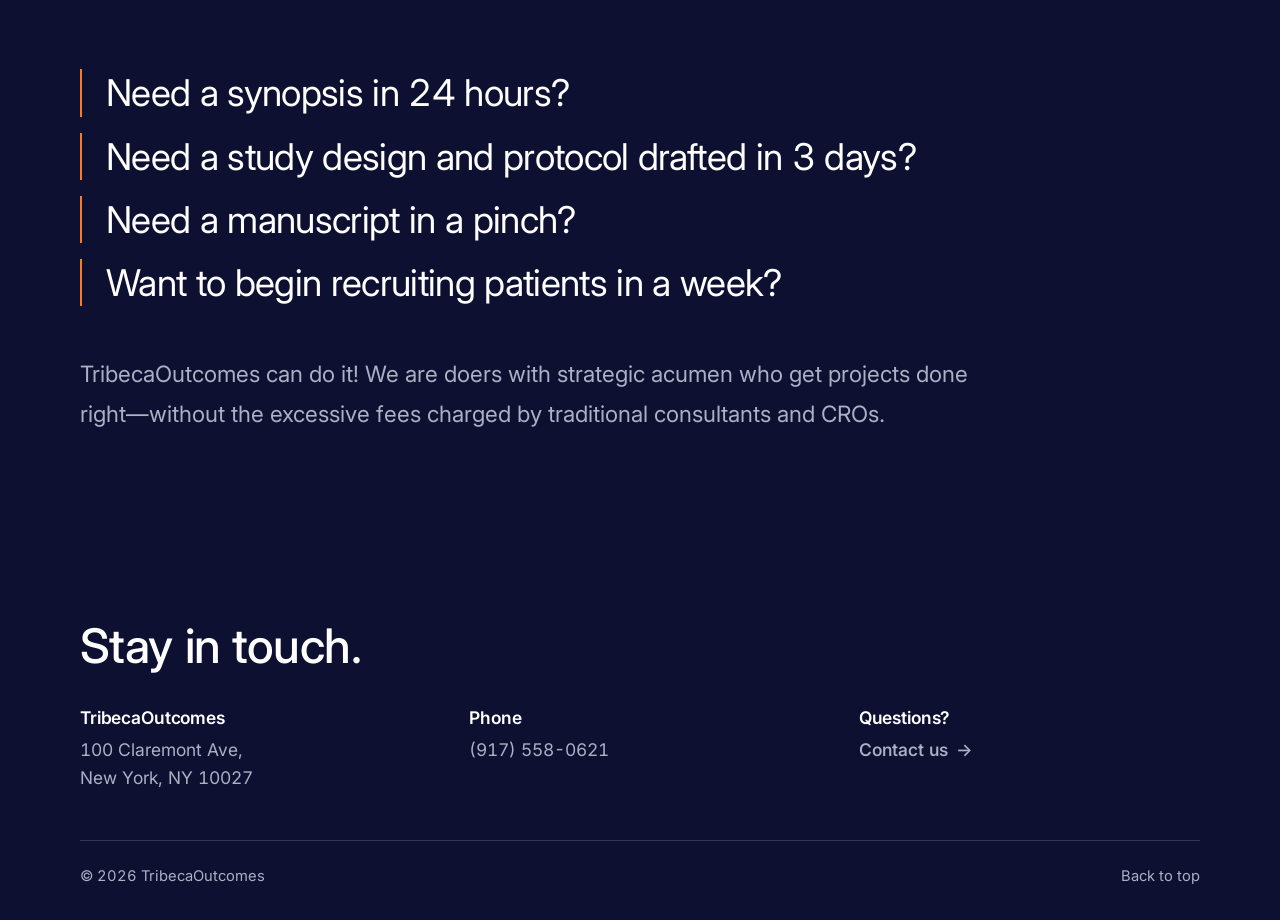
==== commit 6f22f50a: "Use the real logo asset in place of the drawn wordmark The supplied master shows the mark was wrong " ====
--- a/contact.html
+++ b/contact.html
@@ -29,7 +29,7 @@
 <!-- ============================== HEADER ============================== -->
 <header class="site-header" data-header>
   <div class="container site-header__inner">
-    <a class="brand" href="index.html">Tribeca<span class="brand__accent">Outcomes</span><svg class="brand__dots" viewBox="0 0 40 12" aria-hidden="true"><circle cx="6" cy="9" r="2.6"/><circle cx="16" cy="4.4" r="3"/><circle cx="27" cy="2.6" r="2.2"/></svg></a>
+    <a class="brand" href="index.html" aria-label="TribecaOutcomes — home"><img class="brand__img brand__img--light" src="assets/img/logo.png" alt="" width="700" height="130" decoding="async"><img class="brand__img brand__img--dark" src="assets/img/logo-on-dark.png" alt="" width="700" height="130" decoding="async"></a>
 
     <div class="header-right">
     <nav class="nav" aria-label="Primary">
--- a/assets/css/components.css
+++ b/assets/css/components.css
@@ -692,22 +692,6 @@
    Matching the live site's structure
    ========================================================================== */
 
-/* --- Logo: navy wordmark, orange second half, orange arc of dots --------- */
-.brand { position: relative; color: var(--navy-600); font-weight: 700; }
-.brand__accent { color: var(--orange-500); }
-:root[data-theme="dark"] .brand { color: #fff; }
-@media (prefers-color-scheme: dark) {
-  :root:not([data-theme="light"]) .brand { color: #fff; }
-}
-.brand__dots {
-  position: absolute;
-  top: -0.45em;
-  left: 52%;
-  width: 2.6em;
-  height: 0.8em;
-  overflow: visible;
-}
-.brand__dots circle { fill: var(--orange-500); }
 
 /* --- Hero over a photograph --------------------------------------------- */
 .hero--image {
@@ -840,17 +824,7 @@
    Revision pass
    ========================================================================== */
 
-/* --- 1. Larger header logo ---------------------------------------------- */
-.brand {
-  font-size: clamp(1.35rem, 1.05rem + 1.1vw, 2rem);
-  line-height: 1;
-}
-.brand__dots {
-  top: -0.42em;
-  left: 53%;
-  width: 2.4em;
-  height: 0.75em;
-}
+/* --- 1. Header logo (the real asset) ---------------------------------- */
 .site-header__inner { min-height: 5.25rem; }
 
 /* --- 2. Home / Contact and the theme control together on the right ------ */
@@ -1015,3 +989,33 @@
   border-color: var(--accent);
   box-shadow: var(--shadow);
 }
+
+/* --- Logo -------------------------------------------------------------- */
+.brand {
+  display: inline-flex;
+  align-items: center;
+  line-height: 0;
+  text-decoration: none;
+  flex: none;
+}
+.brand__img {
+  display: block;
+  width: auto;
+  height: clamp(2.1rem, 1.55rem + 2vw, 3.15rem);
+}
+/* Two files rather than a CSS filter: the navy has to become white while the
+   orange stays orange, which no single filter does cleanly. */
+.brand__img--dark { display: none; }
+
+:root[data-theme="dark"] .brand__img--light { display: none; }
+:root[data-theme="dark"] .brand__img--dark { display: block; }
+@media (prefers-color-scheme: dark) {
+  :root:not([data-theme="light"]) .brand__img--light { display: none; }
+  :root:not([data-theme="light"]) .brand__img--dark { display: block; }
+}
+
+/* The footer is dark in every theme, so it always takes the light-ink mark. */
+.site-footer .brand__img--light,
+.section--inverse .brand__img--light { display: none; }
+.site-footer .brand__img--dark,
+.section--inverse .brand__img--dark { display: block; }
